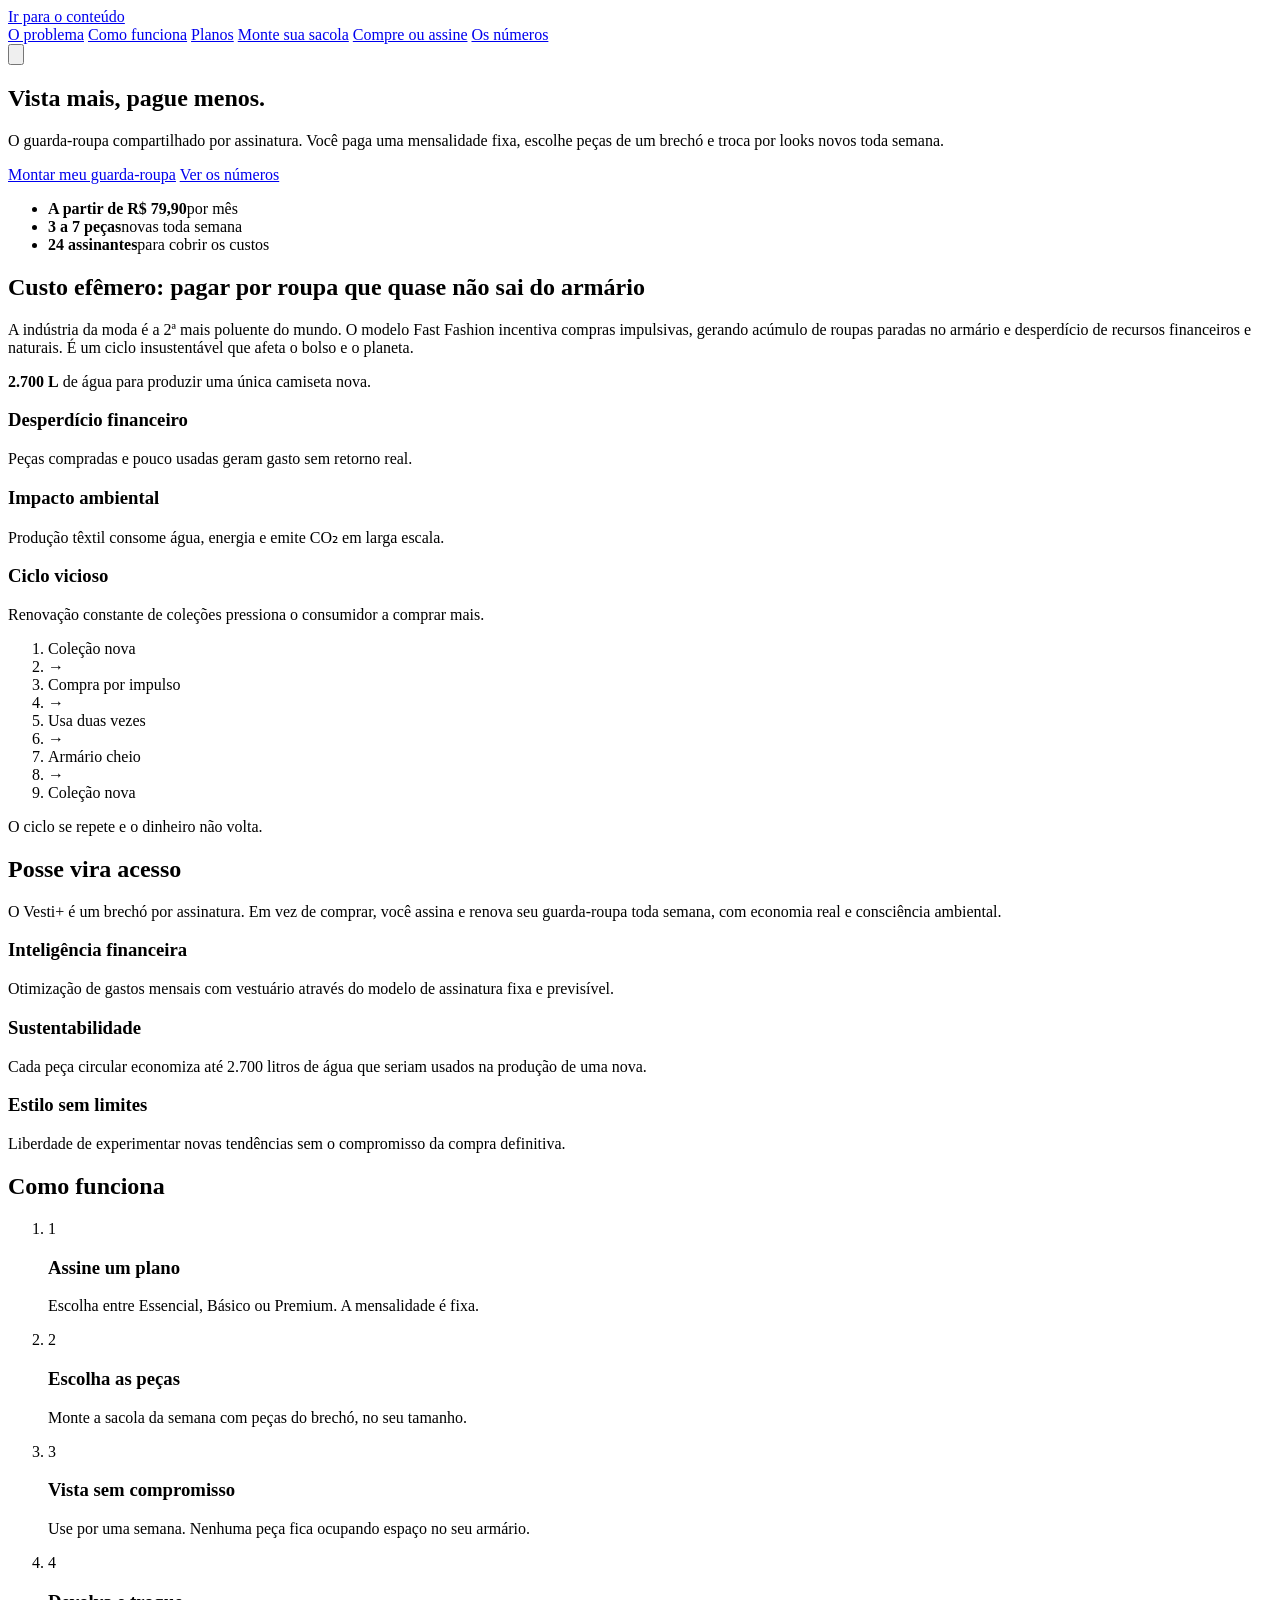
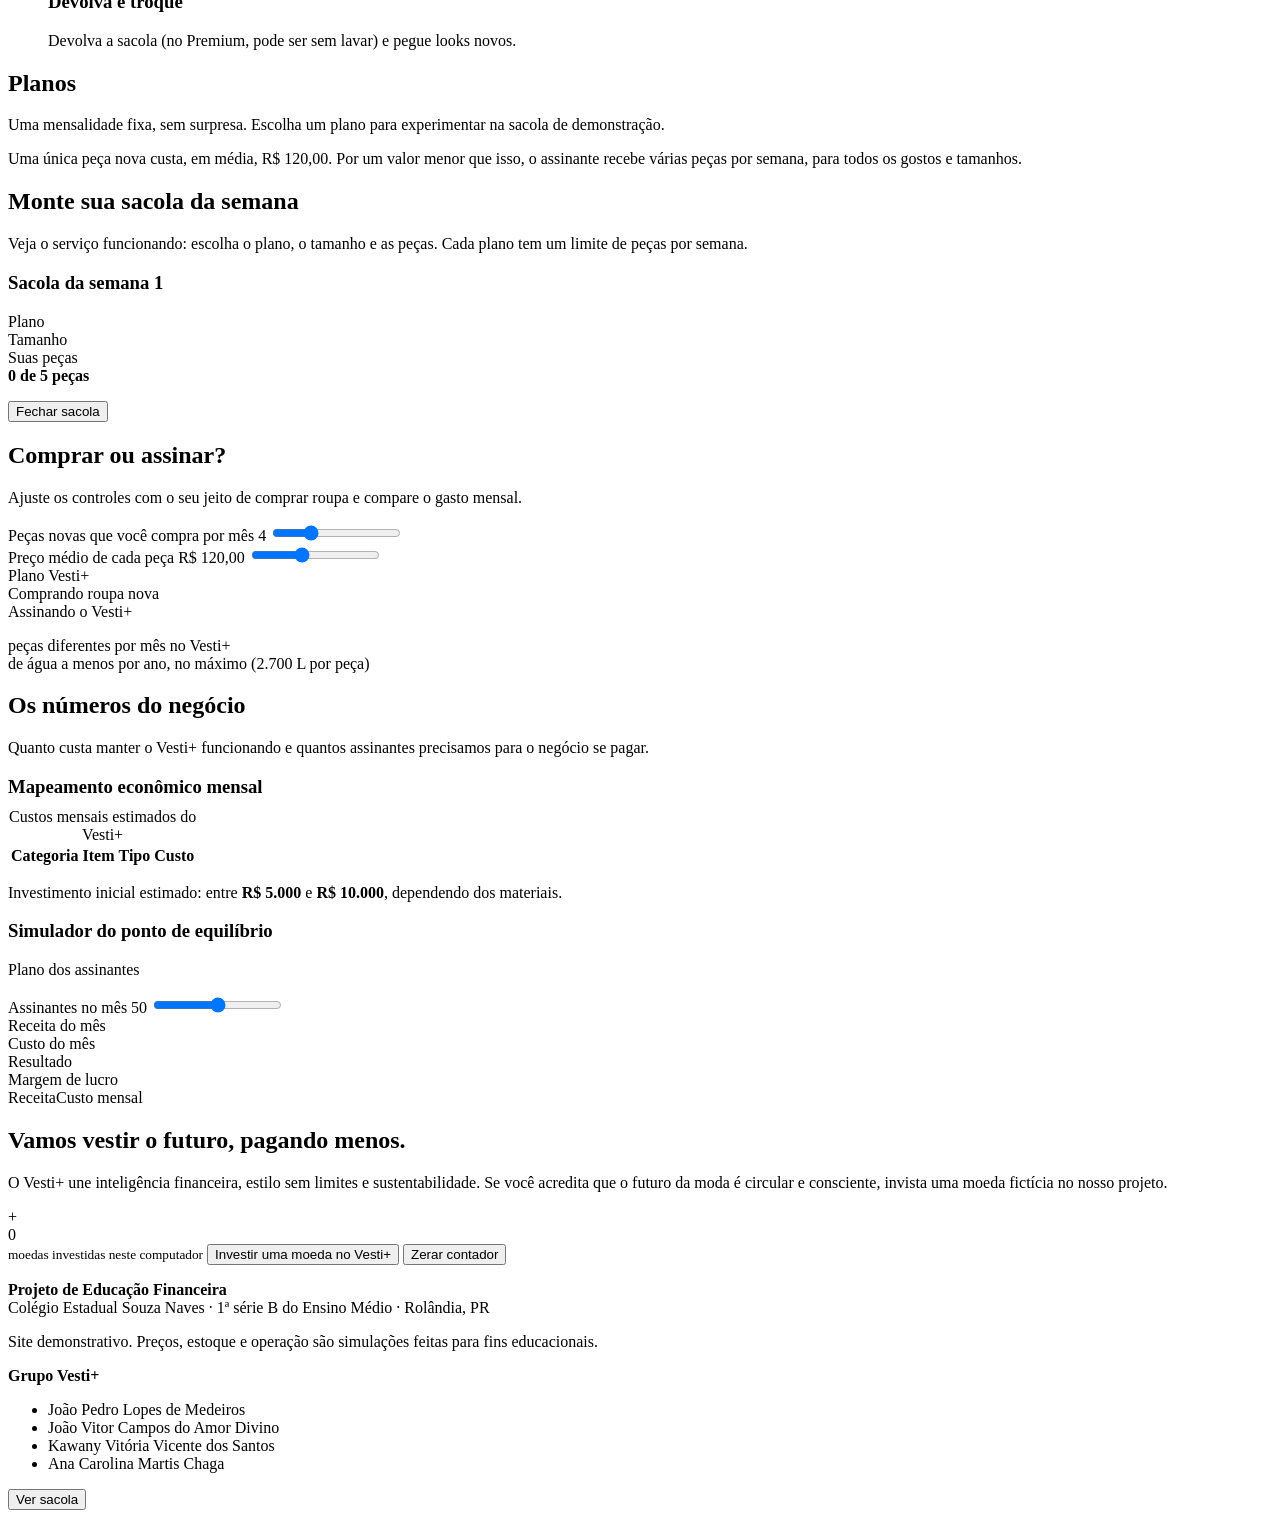
==== index.html @ a3b62ab5 "Add files via upload" ====
<!doctype html>
<html lang="pt-BR">
<head>
<meta charset="utf-8">
<meta name="viewport" content="width=device-width, initial-scale=1, viewport-fit=cover">
<link rel="icon" href="data:image/svg+xml,%3Csvg xmlns=%27http://www.w3.org/2000/svg%27 viewBox=%270 0 100 100%27%3E%3Ctext y=%27.9em%27 font-size=%2790%27%3E%F0%9F%91%97%3C/text%3E%3C/svg%3E">
<title>Vesti+ | Vista mais, pague menos.</title>
<link rel="preconnect" href="https://fonts.googleapis.com">
<link rel="preconnect" href="https://fonts.gstatic.com" crossorigin>
<link href="https://fonts.googleapis.com/css2?family=League+Gothic&family=Schibsted+Grotesk:wght@400;500;700&display=swap" rel="stylesheet">
<link rel="stylesheet" href="css/style.css">
</head>
<body>

<!-- roupas e cabide (sprite) -->
<svg width="0" height="0" style="position:absolute" aria-hidden="true" focusable="false">
  <defs>
    <symbol id="g-tee" viewBox="0 0 64 64"><path fill="currentColor" d="M22 8 L10 13 L3 27 L14 32 L18 27 L18 57 L46 57 L46 27 L50 32 L61 27 L54 13 L42 8 C41 12 37 15 32 15 C27 15 23 12 22 8 Z"/></symbol>
    <symbol id="g-shirt" viewBox="0 0 64 64"><path fill="currentColor" d="M22 8 L9 14 L3 50 L12 52 L17 30 L17 57 L47 57 L47 30 L52 52 L61 50 L55 14 L42 8 L32 18 Z"/><path fill="none" stroke="var(--cut,#000)" stroke-width="1.6" d="M22 8 L32 22 L42 8 M32 22 V57"/></symbol>
    <symbol id="g-crop" viewBox="0 0 64 64"><path fill="currentColor" d="M22 12 L10 17 L3 29 L14 34 L18 29 L18 46 L46 46 L46 29 L50 34 L61 29 L54 17 L42 12 C41 16 37 19 32 19 C27 19 23 16 22 12 Z"/></symbol>
    <symbol id="g-hoodie" viewBox="0 0 64 64"><path fill="currentColor" d="M23 12 L9 18 L3 52 L13 54 L17 34 L17 57 L47 57 L47 34 L51 54 L61 52 L55 18 L41 12 C40 5 24 5 23 12 Z"/><path fill="none" stroke="var(--cut,#000)" stroke-width="1.6" d="M25 12 C26 22 38 22 39 12 M29 22 V31 M35 22 V31 M23 44 H41 L43 54 H21 Z"/></symbol>
    <symbol id="g-jacket" viewBox="0 0 64 64"><path fill="currentColor" d="M22 8 L8 14 L3 52 L13 54 L17 32 L17 57 L47 57 L47 32 L51 54 L61 52 L56 14 L42 8 L38 15 L32 12 L26 15 Z"/><path fill="none" stroke="var(--cut,#000)" stroke-width="1.6" d="M32 12 V57 M21 42 H28 M36 42 H43"/></symbol>
    <symbol id="g-blazer" viewBox="0 0 64 64"><path fill="currentColor" d="M23 8 L9 14 L3 52 L13 54 L17 32 L17 58 L47 58 L47 32 L51 54 L61 52 L55 14 L41 8 L32 34 Z"/><path fill="none" stroke="var(--cut,#000)" stroke-width="1.6" d="M23 8 L30 30 L32 34 L34 30 L41 8 M22 46 H28"/><circle cx="32" cy="46" r="1.6" fill="var(--cut,#000)"/></symbol>
    <symbol id="g-dress" viewBox="0 0 64 64"><path fill="currentColor" d="M23 5 L20 5 L22 24 L13 59 L51 59 L42 24 L44 5 L41 5 C39 12 25 12 23 5 Z"/><path fill="none" stroke="var(--cut,#000)" stroke-width="1.6" d="M22 27 H42"/></symbol>
    <symbol id="g-pants" viewBox="0 0 64 64"><path fill="currentColor" d="M17 5 H47 L51 59 H36 L32 24 L28 59 H13 Z"/><path fill="none" stroke="var(--cut,#000)" stroke-width="1.6" d="M17 11 H47 M32 11 V24"/></symbol>
    <symbol id="g-shorts" viewBox="0 0 64 64"><path fill="currentColor" d="M15 10 H49 L53 46 H36 L32 26 L28 46 H11 Z"/><path fill="none" stroke="var(--cut,#000)" stroke-width="1.6" d="M15 16 H49"/></symbol>
    <symbol id="g-skirt" viewBox="0 0 64 64"><path fill="currentColor" d="M20 10 H44 L55 54 H9 Z"/><path fill="none" stroke="var(--cut,#000)" stroke-width="1.6" d="M20 16 H44 M27 16 L22 54 M37 16 L42 54 M32 16 V54"/></symbol>
    <symbol id="g-hanger" viewBox="0 0 64 28"><path fill="none" stroke="currentColor" stroke-width="2" stroke-linecap="round" stroke-linejoin="round" d="M32 0 V2 C37 2 39 6 36 9 C34 11 32 12 32 16 M32 16 L4 24 Q2 26 5 27 H59 Q62 26 60 24 Z"/></symbol>
  </defs>
</svg>

<a class="skip" href="#main">Ir para o conteúdo</a>

<header class="nav">
  <div class="wrap">
    <a href="#topo" class="brand" role="img" aria-label="Vesti+, início"></a>
    <nav class="nav-links" aria-label="Seções">
      <a href="#problema">O problema</a>
      <a href="#como-funciona">Como funciona</a>
      <a href="#planos">Planos</a>
      <a href="#demo">Monte sua sacola</a>
      <a href="#compare">Compre ou assine</a>
      <a href="#financas">Os números</a>
    </nav>
    <button class="theme" id="theme" type="button" aria-label="Alternar entre tema claro e escuro">
      <svg viewBox="0 0 24 24" fill="none" stroke="currentColor" stroke-width="2" stroke-linecap="round" stroke-linejoin="round" aria-hidden="true"><circle cx="12" cy="12" r="4"/><path d="M12 2v2M12 20v2M4.9 4.9l1.4 1.4M17.7 17.7l1.4 1.4M2 12h2M20 12h2M4.9 19.1l1.4-1.4M17.7 6.3l1.4-1.4"/></svg>
    </button>
  </div>
</header>

<main id="main">

<!-- HERO -->
<section class="band hero" id="topo">
  <div class="wrap">
    <div>
      <div class="hero-logo" role="img" aria-label="Vesti+"></div>
      <h1>Vista mais, pague menos.</h1>
      <p class="lead">O guarda-roupa compartilhado por assinatura. Você paga uma mensalidade fixa, escolhe peças de um brechó e troca por looks novos toda semana.</p>
      <div class="btns">
        <a class="btn" href="#demo">Montar meu guarda-roupa</a>
        <a class="btn ghost" href="#financas">Ver os números</a>
      </div>
      <ul class="facts">
        <li><b>A partir de R$ 79,90</b>por mês</li>
        <li><b>3 a 7 peças</b>novas toda semana</li>
        <li><b>24 assinantes</b>para cobrir os custos</li>
      </ul>
    </div>
    <div class="rails" id="heroRail" aria-hidden="true"></div>
  </div>
</section>

<!-- PROBLEMA -->
<section class="sec" id="problema">
  <div class="wrap">
    <div class="problem">
      <div>
        <h2>Custo efêmero: pagar por roupa que quase não sai do armário</h2>
        <p class="lead">A indústria da moda é a 2ª mais poluente do mundo. O modelo Fast Fashion incentiva compras impulsivas, gerando acúmulo de roupas paradas no armário e desperdício de recursos financeiros e naturais. É um ciclo insustentável que afeta o bolso e o planeta.</p>
        <div class="water">
          <strong class="num">2.700 L</strong>
          <span>de água para produzir uma única camiseta nova.</span>
        </div>
      </div>
      <div class="trio">
        <article class="tag"><h3>Desperdício financeiro</h3><p>Peças compradas e pouco usadas geram gasto sem retorno real.</p></article>
        <article class="tag"><h3>Impacto ambiental</h3><p>Produção têxtil consome água, energia e emite CO₂ em larga escala.</p></article>
        <article class="tag"><h3>Ciclo vicioso</h3><p>Renovação constante de coleções pressiona o consumidor a comprar mais.</p></article>
      </div>
    </div>
    <ol class="cycle" aria-label="O ciclo do fast fashion">
      <li>Coleção nova</li><li class="arr" aria-hidden="true">→</li>
      <li>Compra por impulso</li><li class="arr" aria-hidden="true">→</li>
      <li>Usa duas vezes</li><li class="arr" aria-hidden="true">→</li>
      <li>Armário cheio</li><li class="arr" aria-hidden="true">→</li>
      <li>Coleção nova</li>
    </ol>
    <p class="cycle-note">O ciclo se repete e o dinheiro não volta.</p>
  </div>
</section>

<!-- SOLUCAO -->
<section class="sec" id="solucao">
  <div class="wrap">
    <div class="head">
      <h2>Posse vira acesso</h2>
      <p class="lead">O Vesti+ é um brechó por assinatura. Em vez de comprar, você assina e renova seu guarda-roupa toda semana, com economia real e consciência ambiental.</p>
    </div>
    <div class="pillars">
      <div class="pillar"><h3>Inteligência financeira</h3><p>Otimização de gastos mensais com vestuário através do modelo de assinatura fixa e previsível.</p></div>
      <div class="pillar"><h3>Sustentabilidade</h3><p>Cada peça circular economiza até 2.700 litros de água que seriam usados na produção de uma nova.</p></div>
      <div class="pillar"><h3>Estilo sem limites</h3><p>Liberdade de experimentar novas tendências sem o compromisso da compra definitiva.</p></div>
    </div>
  </div>
</section>

<!-- COMO FUNCIONA -->
<section class="sec" id="como-funciona">
  <div class="wrap">
    <div class="head"><h2>Como funciona</h2></div>
    <ol class="steps">
      <li><div class="n" aria-hidden="true">1</div><h3>Assine um plano</h3><p>Escolha entre Essencial, Básico ou Premium. A mensalidade é fixa.</p></li>
      <li><div class="n" aria-hidden="true">2</div><h3>Escolha as peças</h3><p>Monte a sacola da semana com peças do brechó, no seu tamanho.</p></li>
      <li><div class="n" aria-hidden="true">3</div><h3>Vista sem compromisso</h3><p>Use por uma semana. Nenhuma peça fica ocupando espaço no seu armário.</p></li>
      <li><div class="n" aria-hidden="true">4</div><h3>Devolva e troque</h3><p>Devolva a sacola (no Premium, pode ser sem lavar) e pegue looks novos.</p></li>
    </ol>
  </div>
</section>

<!-- PLANOS -->
<section class="sec" id="planos">
  <div class="wrap">
    <div class="head">
      <h2>Planos</h2>
      <p class="lead">Uma mensalidade fixa, sem surpresa. Escolha um plano para experimentar na sacola de demonstração.</p>
    </div>
    <div class="plans" id="plans"></div>
    <p class="pricing-note">Uma única peça nova custa, em média, R$ 120,00. Por um valor menor que isso, o assinante recebe várias peças por semana, para todos os gostos e tamanhos.</p>
  </div>
</section>

<!-- DEMO -->
<section class="sec" id="demo">
  <div class="wrap">
    <div class="head">
      <h2>Monte sua sacola da semana</h2>
      <p class="lead">Veja o serviço funcionando: escolha o plano, o tamanho e as peças. Cada plano tem um limite de peças por semana.</p>
    </div>

    <div id="viewPick" class="demo-wrap">
      <div>
        <div class="filters" id="filters" role="group" aria-label="Filtrar por categoria"></div>
        <div class="catalog" id="catalog"></div>
      </div>
      <aside class="bag" id="bag" aria-label="Sua sacola">
        <h3>Sacola da semana <span id="weekNo">1</span></h3>
        <span class="lbl" id="lblPlan">Plano</span>
        <div class="pills" id="demoPlan" role="radiogroup" aria-labelledby="lblPlan"></div>
        <span class="lbl" id="lblSize">Tamanho</span>
        <div class="pills" id="demoSize" role="radiogroup" aria-labelledby="lblSize"></div>
        <span class="lbl">Suas peças</span>
        <div class="slots" id="slots"></div>
        <div class="count"><b id="countTxt">0 de 5 peças</b><span id="perTxt"></span></div>
        <p class="msg" id="bagMsg" aria-live="polite"></p>
        <button class="btn" id="confirm" type="button">Fechar sacola</button>
      </aside>
    </div>

    <div id="viewDone" class="done" hidden>
      <article class="tag ticket" id="ticket"></article>
      <div class="cum" id="cum"></div>
    </div>
  </div>
</section>

<!-- COMPRE OU ASSINE -->
<section class="sec" id="compare">
  <div class="wrap">
    <div class="head">
      <h2>Comprar ou assinar?</h2>
      <p class="lead">Ajuste os controles com o seu jeito de comprar roupa e compare o gasto mensal.</p>
    </div>
    <div class="calc">
      <div>
        <div class="field">
          <label for="cmpN">Peças novas que você compra por mês <output id="cmpNo" for="cmpN">4</output></label>
          <input id="cmpN" type="range" min="1" max="12" step="1" value="4">
        </div>
        <div class="field">
          <label for="cmpP">Preço médio de cada peça <output id="cmpPo" for="cmpP">R$ 120,00</output></label>
          <input id="cmpP" type="range" min="40" max="250" step="10" value="120">
        </div>
        <div class="field">
          <span class="lbl" id="lblCmp" style="display:block">Plano Vesti+</span>
          <div class="pills" id="cmpPlan" role="radiogroup" aria-labelledby="lblCmp"></div>
        </div>
      </div>
      <div>
        <div class="bars">
          <div class="bar-row"><div class="top"><span>Comprando roupa nova</span><b id="barBuyV"></b></div><div class="track"><i class="buy" id="barBuy"></i></div></div>
          <div class="bar-row"><div class="top"><span id="barVestiL">Assinando o Vesti+</span><b id="barVestiV"></b></div><div class="track"><i class="vesti" id="barVesti"></i></div></div>
        </div>
        <p class="verdict" id="verdict" aria-live="polite"></p>
        <div class="mini-facts">
          <div><b id="mfPieces"></b>peças diferentes por mês no Vesti+</div>
          <div><b id="mfWater"></b>de água a menos por ano, no máximo (2.700 L por peça)</div>
        </div>
      </div>
    </div>
  </div>
</section>

<!-- FINANCAS -->
<section class="sec" id="financas">
  <div class="wrap">
    <div class="head">
      <h2>Os números do negócio</h2>
      <p class="lead">Quanto custa manter o Vesti+ funcionando e quantos assinantes precisamos para o negócio se pagar.</p>
    </div>
    <div class="fin">
      <div>
        <h3 style="margin-bottom:.6rem">Mapeamento econômico mensal</h3>
        <div class="scroll">
          <table id="costTable">
            <caption class="sr">Custos mensais estimados do Vesti+</caption>
            <thead><tr><th scope="col">Categoria</th><th scope="col">Item</th><th scope="col">Tipo</th><th scope="col" class="r">Custo</th></tr></thead>
            <tbody></tbody>
            <tfoot></tfoot>
          </table>
        </div>
        <div class="split" id="split"></div>
        <p class="invest-note">Investimento inicial estimado: entre <b>R$ 5.000</b> e <b>R$ 10.000</b>, dependendo dos materiais.</p>
      </div>

      <div class="sim-card">
        <h3>Simulador do ponto de equilíbrio</h3>
        <span class="lbl" id="lblSim" style="margin-top:0">Plano dos assinantes</span>
        <div class="pills" id="simPlan" role="radiogroup" aria-labelledby="lblSim"></div>
        <div class="field" style="margin:1rem 0 0">
          <label for="simN">Assinantes no mês <output id="simNo" for="simN">50</output></label>
          <input id="simN" type="range" min="0" max="100" step="1" value="50">
        </div>
        <div class="stats">
          <div class="stat"><span>Receita do mês</span><b id="stRev"></b></div>
          <div class="stat"><span>Custo do mês</span><b id="stCost"></b></div>
          <div class="stat"><span>Resultado</span><b id="stRes"></b></div>
          <div class="stat"><span>Margem de lucro</span><b id="stMar"></b></div>
        </div>
        <div id="chartBox"></div>
        <div class="legend"><span>Receita</span><span class="c">Custo mensal</span></div>
        <p class="status" id="simStatus" aria-live="polite"></p>
        <p class="formula" id="formula"></p>
        <p class="payback" id="payback"></p>
      </div>
    </div>
  </div>
</section>

</main>

<!-- FECHAMENTO -->
<section class="band close" id="invista">
  <div class="wrap">
    <div>
      <h2>Vamos vestir o futuro, pagando menos.</h2>
      <p>O Vesti+ une inteligência financeira, estilo sem limites e sustentabilidade. Se você acredita que o futuro da moda é circular e consciente, invista uma moeda fictícia no nosso projeto.</p>
    </div>
    <div class="coin-box">
      <div class="coin" id="coin" aria-hidden="true">+</div>
      <div class="coin-count num" id="coinCount" aria-live="polite">0</div>
      <small>moedas investidas neste computador</small>
      <button class="btn" id="invest" type="button">Investir uma moeda no Vesti+</button>
      <button class="linkbtn" id="coinReset" type="button">Zerar contador</button>
    </div>
  </div>
</section>

<footer class="band">
  <div class="wrap">
    <div>
      <p><b>Projeto de Educação Financeira</b><br>Colégio Estadual Souza Naves · 1ª série B do Ensino Médio · Rolândia, PR</p>
      <p style="margin-top:.8rem">Site demonstrativo. Preços, estoque e operação são simulações feitas para fins educacionais.</p>
    </div>
    <div>
      <b>Grupo Vesti+</b>
      <ul>
        <li>João Pedro Lopes de Medeiros</li>
        <li>João Vitor Campos do Amor Divino</li>
        <li>Kawany Vitória Vicente dos Santos</li>
        <li>Ana Carolina Martis Chaga</li>
      </ul>
    </div>
  </div>
</footer>

<div class="chip-wrap" id="chipWrap"><button class="btn" id="bagChip" type="button">Ver sacola</button></div>

<script src="js/script.js" defer></script>
</body>
</html>
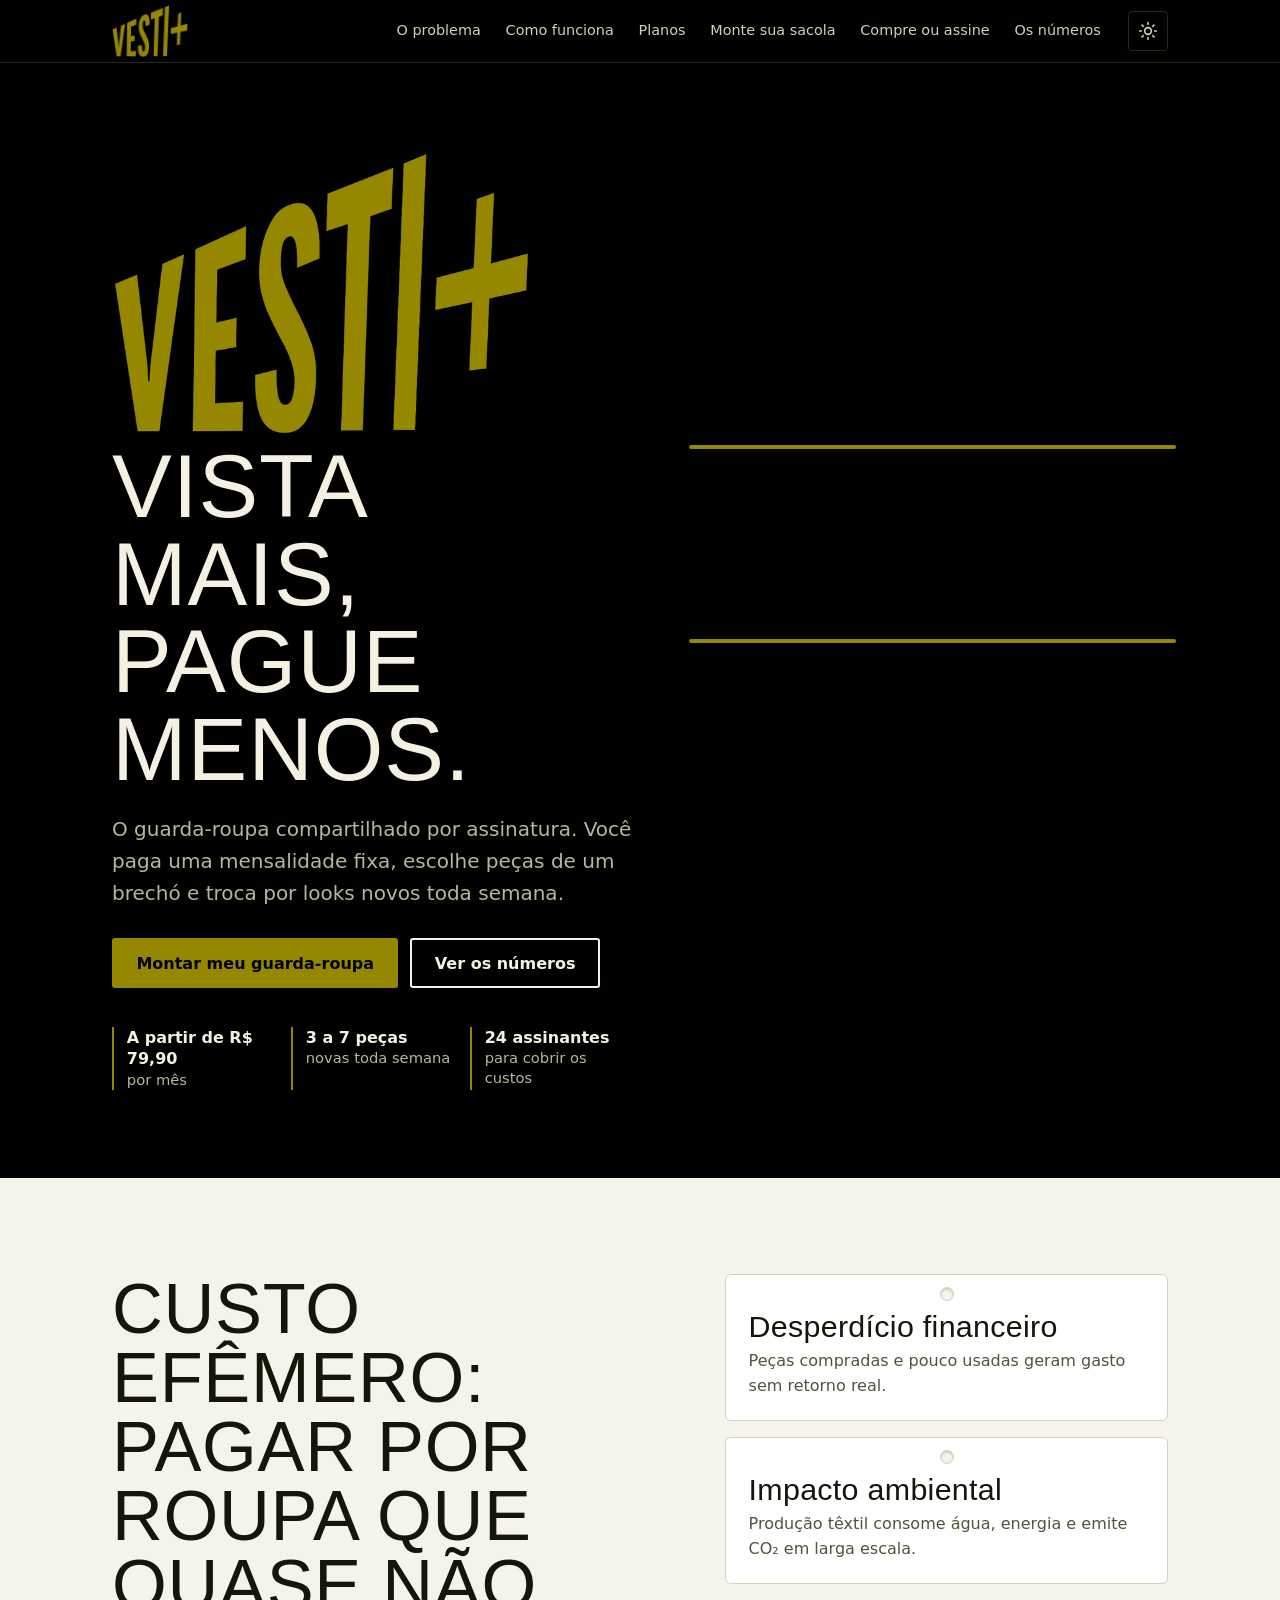
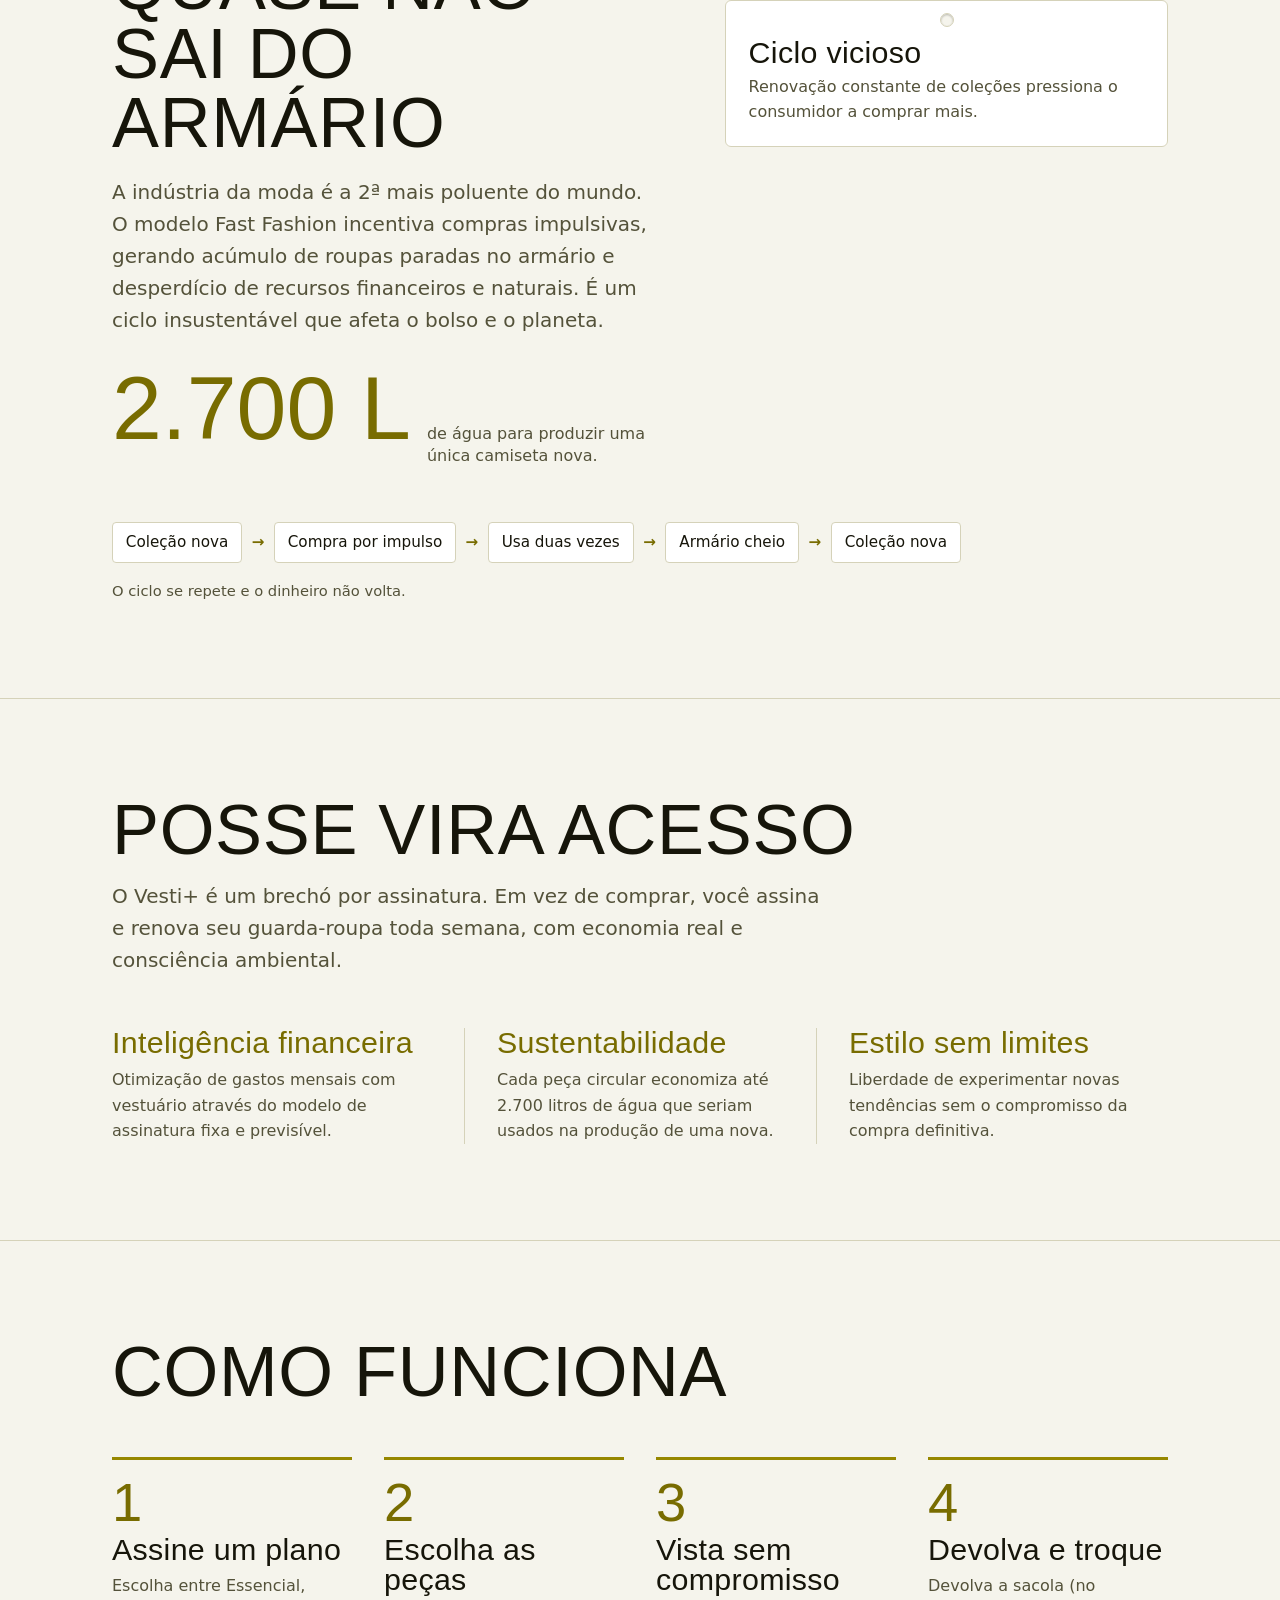
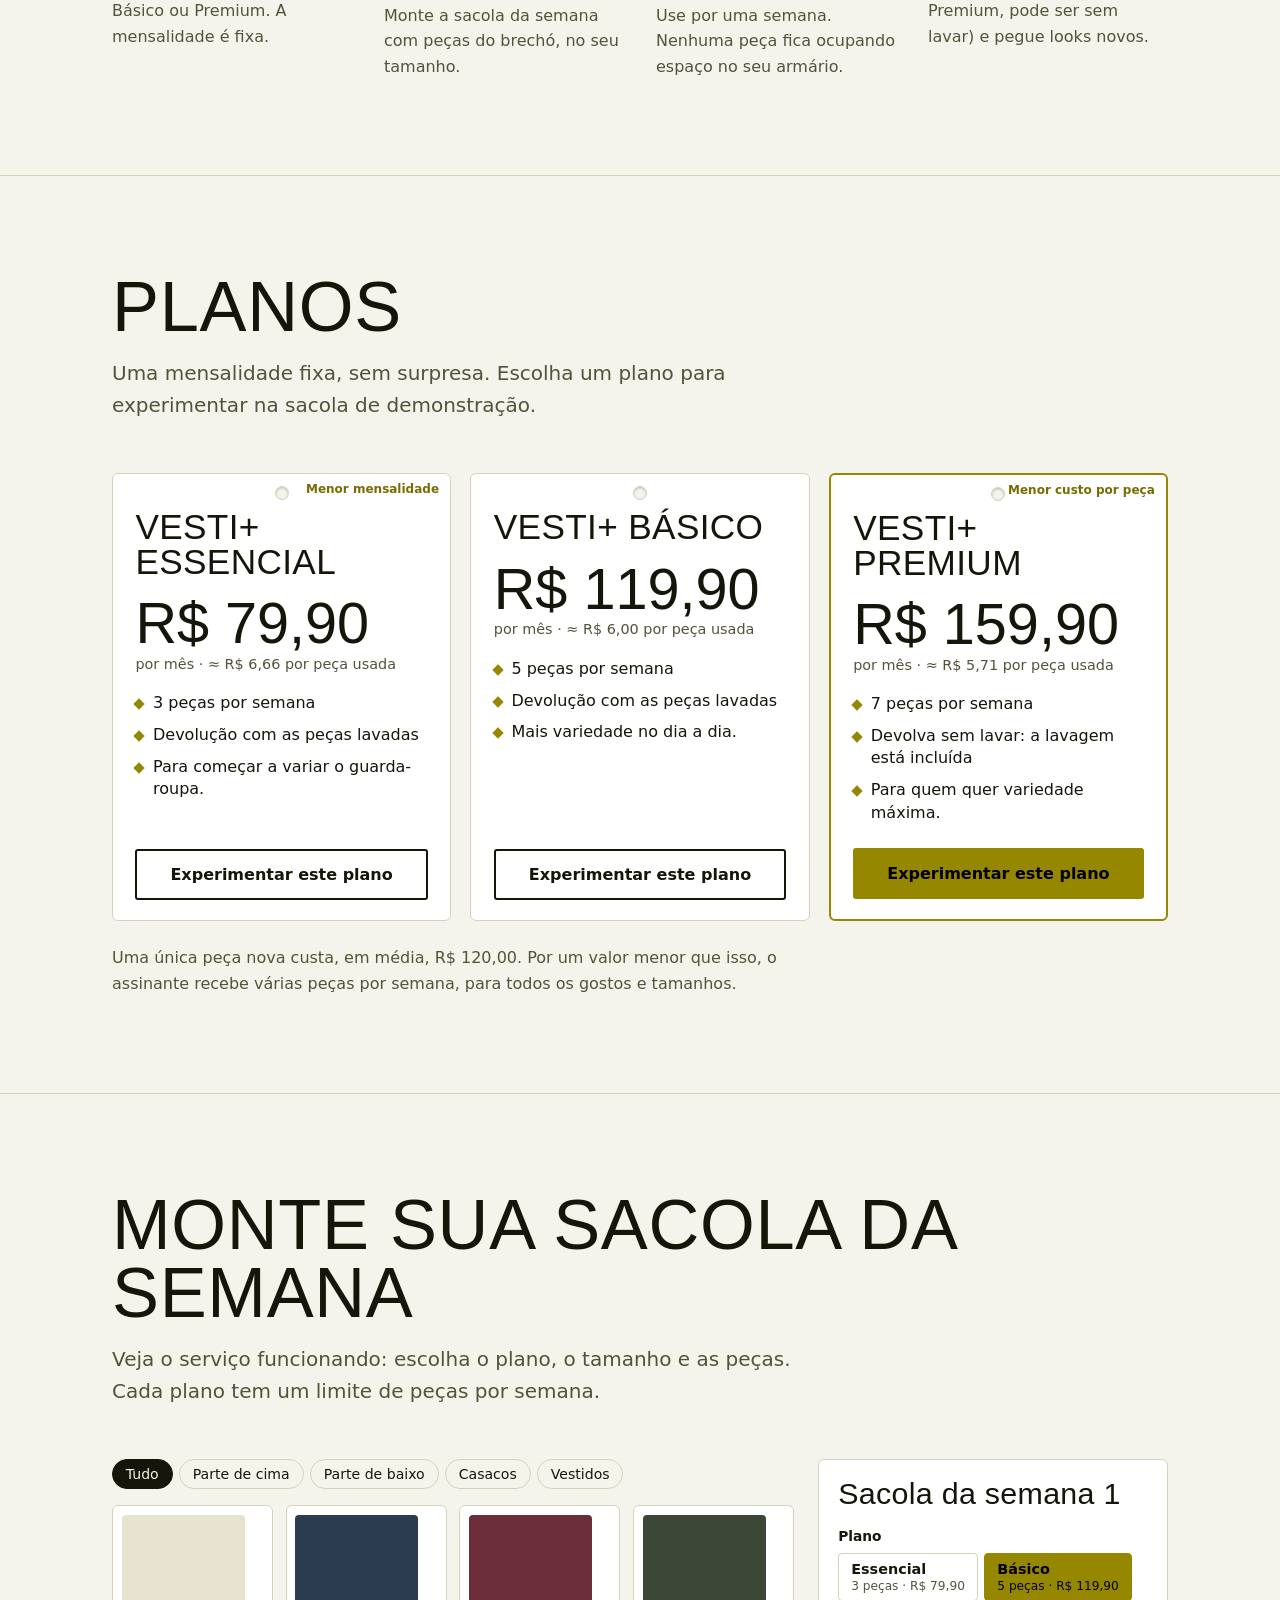
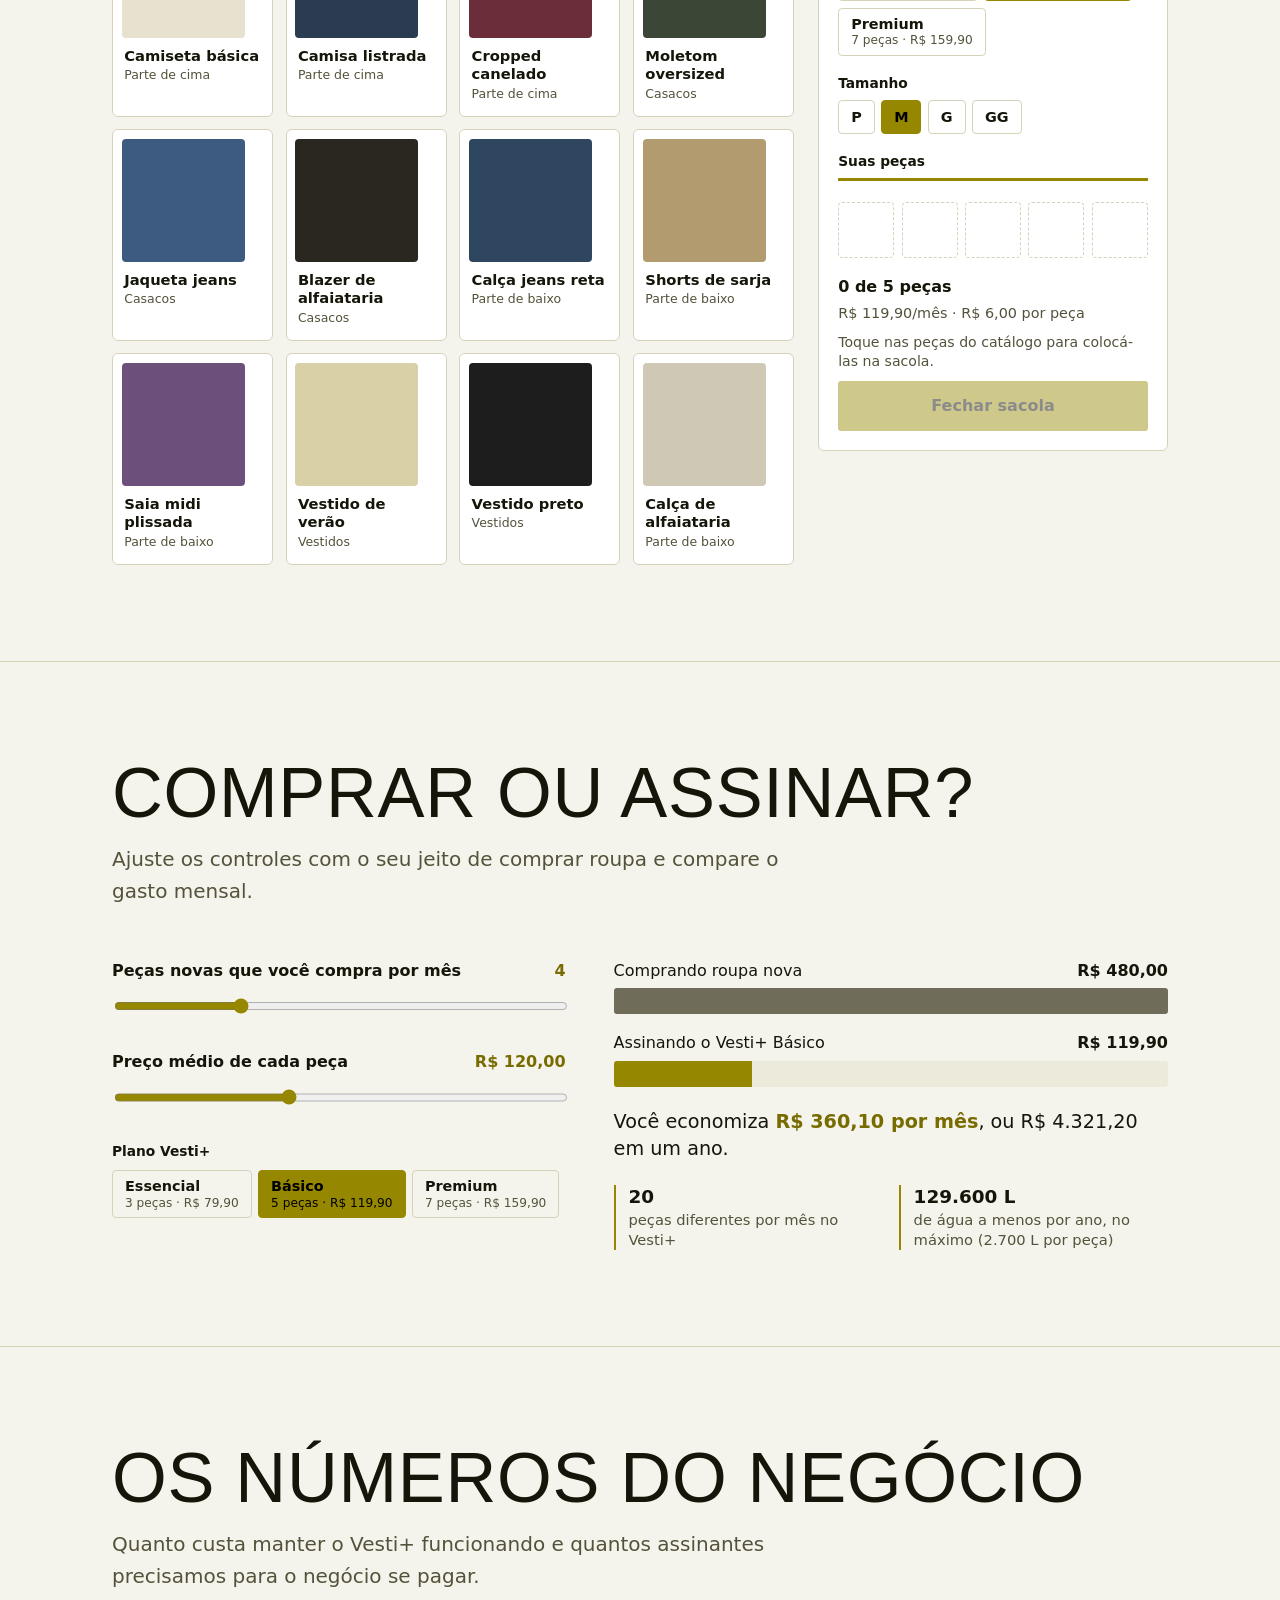
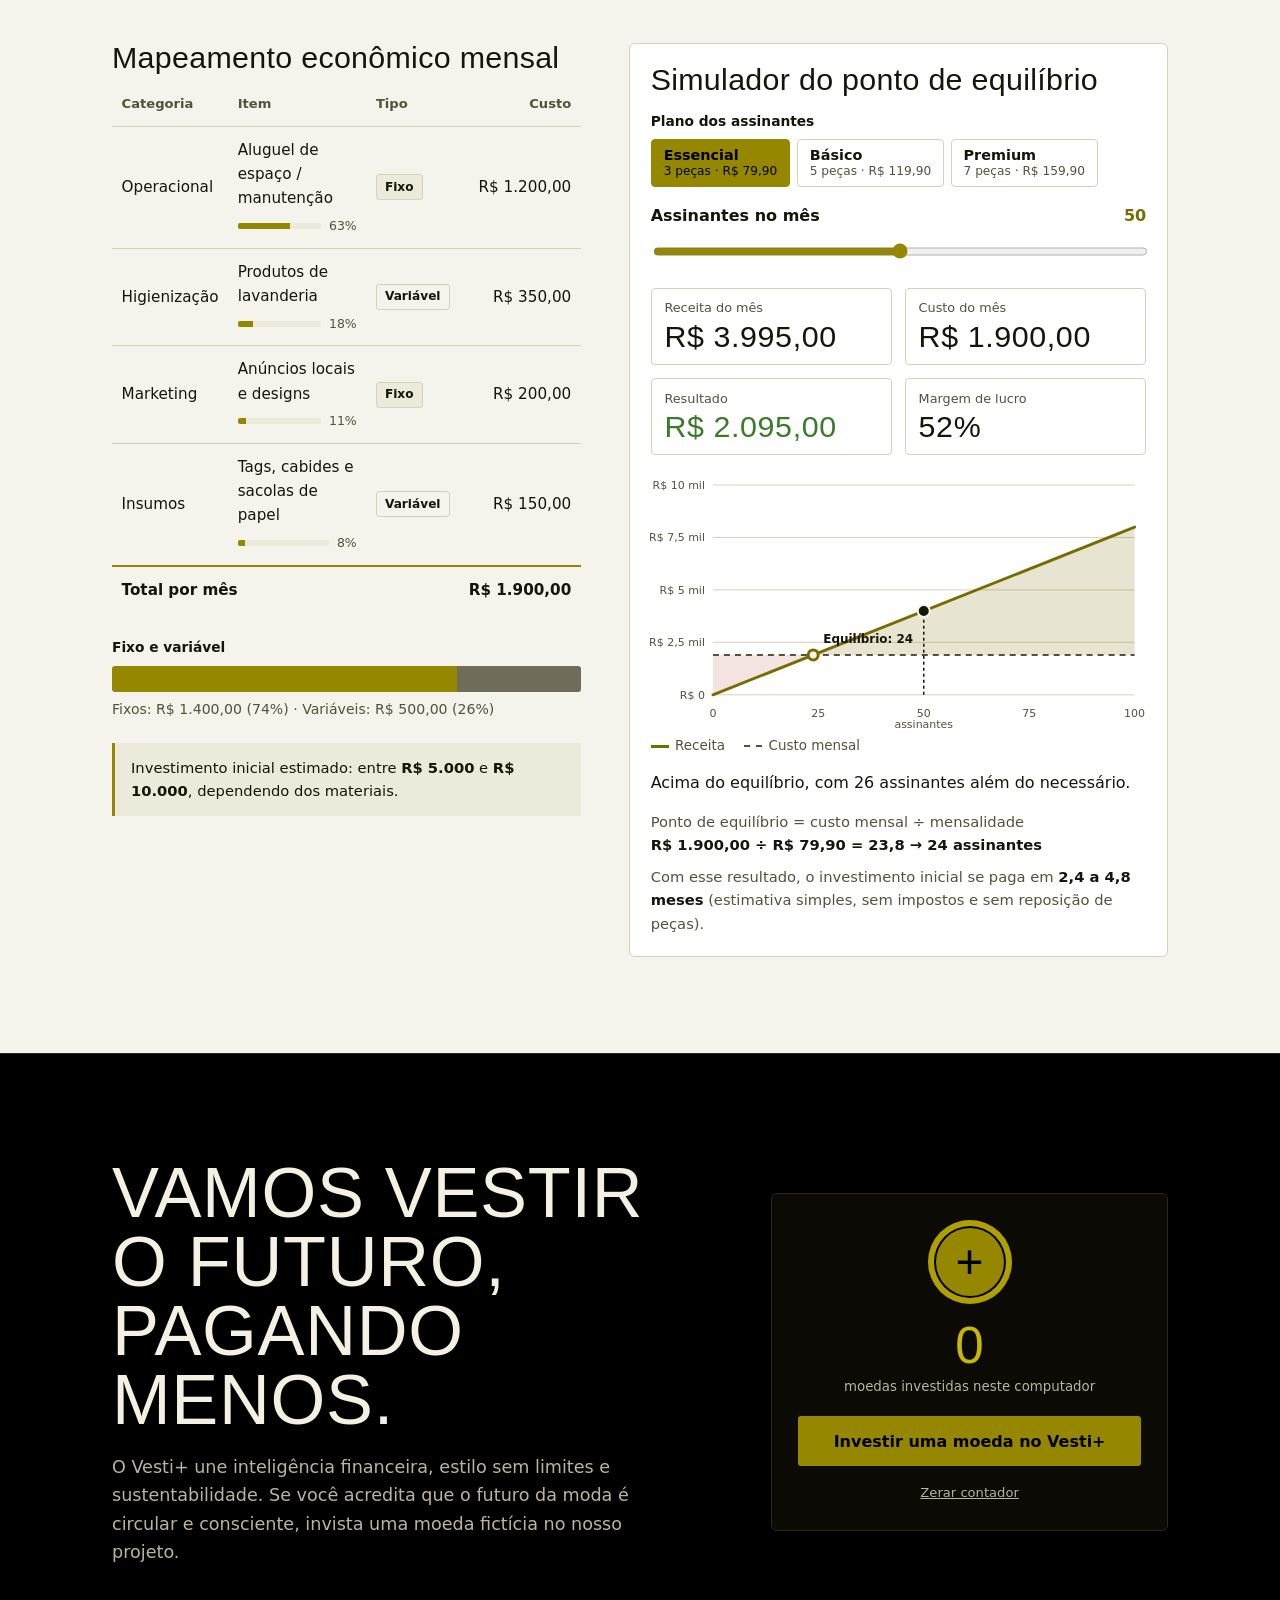
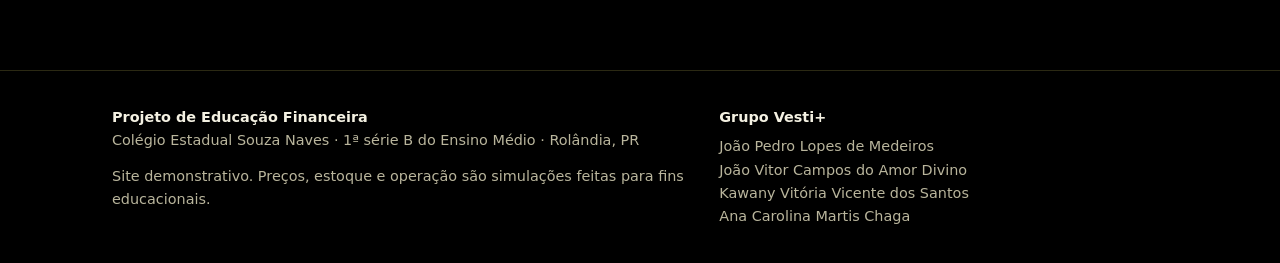
==== commit df1a92d4: "Update index.html" ====
--- a/index.html
+++ b/index.html
@@ -13,21 +13,7 @@
 <body>
 
 <!-- roupas e cabide (sprite) -->
-<svg width="0" height="0" style="position:absolute" aria-hidden="true" focusable="false">
-  <defs>
-    <symbol id="g-tee" viewBox="0 0 64 64"><path fill="currentColor" d="M22 8 L10 13 L3 27 L14 32 L18 27 L18 57 L46 57 L46 27 L50 32 L61 27 L54 13 L42 8 C41 12 37 15 32 15 C27 15 23 12 22 8 Z"/></symbol>
-    <symbol id="g-shirt" viewBox="0 0 64 64"><path fill="currentColor" d="M22 8 L9 14 L3 50 L12 52 L17 30 L17 57 L47 57 L47 30 L52 52 L61 50 L55 14 L42 8 L32 18 Z"/><path fill="none" stroke="var(--cut,#000)" stroke-width="1.6" d="M22 8 L32 22 L42 8 M32 22 V57"/></symbol>
-    <symbol id="g-crop" viewBox="0 0 64 64"><path fill="currentColor" d="M22 12 L10 17 L3 29 L14 34 L18 29 L18 46 L46 46 L46 29 L50 34 L61 29 L54 17 L42 12 C41 16 37 19 32 19 C27 19 23 16 22 12 Z"/></symbol>
-    <symbol id="g-hoodie" viewBox="0 0 64 64"><path fill="currentColor" d="M23 12 L9 18 L3 52 L13 54 L17 34 L17 57 L47 57 L47 34 L51 54 L61 52 L55 18 L41 12 C40 5 24 5 23 12 Z"/><path fill="none" stroke="var(--cut,#000)" stroke-width="1.6" d="M25 12 C26 22 38 22 39 12 M29 22 V31 M35 22 V31 M23 44 H41 L43 54 H21 Z"/></symbol>
-    <symbol id="g-jacket" viewBox="0 0 64 64"><path fill="currentColor" d="M22 8 L8 14 L3 52 L13 54 L17 32 L17 57 L47 57 L47 32 L51 54 L61 52 L56 14 L42 8 L38 15 L32 12 L26 15 Z"/><path fill="none" stroke="var(--cut,#000)" stroke-width="1.6" d="M32 12 V57 M21 42 H28 M36 42 H43"/></symbol>
-    <symbol id="g-blazer" viewBox="0 0 64 64"><path fill="currentColor" d="M23 8 L9 14 L3 52 L13 54 L17 32 L17 58 L47 58 L47 32 L51 54 L61 52 L55 14 L41 8 L32 34 Z"/><path fill="none" stroke="var(--cut,#000)" stroke-width="1.6" d="M23 8 L30 30 L32 34 L34 30 L41 8 M22 46 H28"/><circle cx="32" cy="46" r="1.6" fill="var(--cut,#000)"/></symbol>
-    <symbol id="g-dress" viewBox="0 0 64 64"><path fill="currentColor" d="M23 5 L20 5 L22 24 L13 59 L51 59 L42 24 L44 5 L41 5 C39 12 25 12 23 5 Z"/><path fill="none" stroke="var(--cut,#000)" stroke-width="1.6" d="M22 27 H42"/></symbol>
-    <symbol id="g-pants" viewBox="0 0 64 64"><path fill="currentColor" d="M17 5 H47 L51 59 H36 L32 24 L28 59 H13 Z"/><path fill="none" stroke="var(--cut,#000)" stroke-width="1.6" d="M17 11 H47 M32 11 V24"/></symbol>
-    <symbol id="g-shorts" viewBox="0 0 64 64"><path fill="currentColor" d="M15 10 H49 L53 46 H36 L32 26 L28 46 H11 Z"/><path fill="none" stroke="var(--cut,#000)" stroke-width="1.6" d="M15 16 H49"/></symbol>
-    <symbol id="g-skirt" viewBox="0 0 64 64"><path fill="currentColor" d="M20 10 H44 L55 54 H9 Z"/><path fill="none" stroke="var(--cut,#000)" stroke-width="1.6" d="M20 16 H44 M27 16 L22 54 M37 16 L42 54 M32 16 V54"/></symbol>
-    <symbol id="g-hanger" viewBox="0 0 64 28"><path fill="none" stroke="currentColor" stroke-width="2" stroke-linecap="round" stroke-linejoin="round" d="M32 0 V2 C37 2 39 6 36 9 C34 11 32 12 32 16 M32 16 L4 24 Q2 26 5 27 H59 Q62 26 60 24 Z"/></symbol>
-  </defs>
-</svg>
+
 
 <a class="skip" href="#main">Ir para o conteúdo</a>
 
--- a/css/style.css
+++ b/css/style.css
@@ -0,0 +1,328 @@
+:root{
+  --font-display:"League Gothic","Oswald","Arial Narrow",Impact,sans-serif;
+  --font-body:"Schibsted Grotesk",system-ui,-apple-system,"Segoe UI",Roboto,Arial,sans-serif;
+
+  --brand:#968700;
+  --brand-hi:#b09f00;
+
+  /* tema claro */
+  color-scheme:light;
+  --bg:#f5f4ec;
+  --surface:#ffffff;
+  --surface-2:#eceadb;
+  --ink:#16150a;
+  --ink-soft:#54523a;
+  --line:#d5d2b9;
+  --accent:#786c00;
+  --good:#3c7a2b;
+  --bad:#b2402d;
+  --focus:#16150a;
+
+  /* faixas de marca: sempre pretas */
+  --band:#000;
+  --band-ink:#f4f1e2;
+  --band-soft:#b9b59c;
+  --band-line:#2b2913;
+  --band-accent:#c9b800;
+
+  box-sizing:border-box;
+  padding-top:env(safe-area-inset-top,0px);
+  padding-bottom:env(safe-area-inset-bottom,0px);
+}
+@media (prefers-color-scheme: dark){
+  :root:not([data-theme="light"]){
+    color-scheme:dark;
+    --bg:#000;
+    --surface:#110f06;
+    --surface-2:#1b1a0d;
+    --ink:#f4f1e2;
+    --ink-soft:#b9b59c;
+    --line:#2f2d16;
+    --accent:#c9b800;
+    --good:#94d075;
+    --bad:#f29580;
+    --focus:#e2d000;
+  }
+}
+:root[data-theme="dark"]{
+  color-scheme:dark;
+  --bg:#000;
+  --surface:#110f06;
+  --surface-2:#1b1a0d;
+  --ink:#f4f1e2;
+  --ink-soft:#b9b59c;
+  --line:#2f2d16;
+  --accent:#c9b800;
+  --good:#94d075;
+  --bad:#f29580;
+  --focus:#e2d000;
+}
+
+*,*::before,*::after{box-sizing:inherit}
+[hidden]{display:none!important}
+html{scroll-padding-top:calc(env(safe-area-inset-top,0px) + 76px);-webkit-text-size-adjust:100%}
+@media (prefers-reduced-motion:no-preference){html{scroll-behavior:smooth}}
+body{margin:0;background:var(--bg);color:var(--ink);font:400 1rem/1.6 var(--font-body);min-height:100%}
+h1,h2,h3{font-family:var(--font-display);font-weight:400;line-height:.98;margin:0;letter-spacing:.01em}
+h2{font-size:clamp(2.5rem,6.5vw,4.4rem);text-transform:uppercase}
+h3{font-size:1.9rem}
+p{margin:0}
+a{color:inherit}
+:focus-visible{outline:3px solid var(--focus);outline-offset:3px;border-radius:3px}
+.band :focus-visible,.nav :focus-visible{outline-color:var(--band-accent)}
+.wrap{max-width:1120px;margin-inline:auto;padding-inline:clamp(1rem,4vw,2rem)}
+.sec{padding-block:clamp(3.5rem,8vw,6rem)}
+.sec + .sec{border-top:1px solid var(--line)}
+.lead{font-size:clamp(1.05rem,2vw,1.25rem);max-width:56ch;color:var(--ink-soft)}
+.sr{position:absolute;width:1px;height:1px;overflow:hidden;clip:rect(0 0 0 0);white-space:nowrap}
+.skip{position:absolute;left:-999px;top:0;background:var(--brand);color:#000;padding:.6rem 1rem;z-index:100}
+.skip:focus{left:.5rem}
+.num{font-variant-numeric:tabular-nums}
+.head{display:grid;gap:1rem;margin-bottom:clamp(2rem,5vw,3.2rem)}
+
+/* botoes */
+.btn{display:inline-flex;align-items:center;justify-content:center;gap:.5rem;padding:.85rem 1.4rem;border:2px solid transparent;border-radius:3px;font:700 1rem/1.2 var(--font-body);cursor:pointer;text-decoration:none;background:var(--brand);color:#000;transition:background .15s}
+.btn:hover{background:var(--brand-hi)}
+.btn.ghost{background:transparent;color:inherit;border-color:currentColor}
+.btn.ghost:hover{background:color-mix(in srgb,currentColor 12%,transparent)}
+.btn[disabled]{opacity:.45;cursor:not-allowed}
+.btns{display:flex;flex-wrap:wrap;gap:.75rem}
+
+/* navegacao */
+.nav{position:sticky;top:env(safe-area-inset-top,0px);z-index:50;background:#000;color:var(--band-ink);border-bottom:1px solid var(--band-line)}
+.nav .wrap{display:flex;align-items:center;gap:1rem;min-height:62px}
+.brand{display:block;width:76px;height:52px;background:url("../assets/logo.png") center/contain no-repeat;flex:none}
+.nav-links{display:flex;gap:.15rem;margin-left:auto;overflow-x:auto;scrollbar-width:none;min-width:0}
+.nav-links::-webkit-scrollbar{display:none}
+.nav-links a{padding:.5rem .7rem;color:#d3cfb6;text-decoration:none;font-size:.9rem;white-space:nowrap;border-radius:4px}
+.nav-links a:hover{color:#fff;background:#1a190c}
+.theme{flex:none;width:40px;height:40px;display:grid;place-items:center;background:transparent;color:#d3cfb6;border:1px solid var(--band-line);border-radius:4px;cursor:pointer}
+.theme:hover{color:#fff;border-color:#5a5525}
+.theme svg{width:20px;height:20px}
+
+/* hero */
+.band{background:var(--band);color:var(--band-ink)}
+.hero .wrap{display:grid;grid-template-columns:1.05fr .95fr;gap:clamp(1.5rem,5vw,4rem);align-items:center;padding-block:clamp(2.5rem,7vw,5.5rem)}
+.hero-logo{width:min(420px,86%);aspect-ratio:640/435;background:url("../assets/logo.png") left center/contain no-repeat;margin-left:0}
+.hero h1{font-size:clamp(3rem,7.2vw,5.6rem);text-transform:uppercase;margin-top:.4rem}
+.hero .lead{color:var(--band-soft);margin-top:1.2rem}
+.hero .btns{margin-top:1.8rem}
+.facts{list-style:none;margin:2.4rem 0 0;padding:0;display:grid;grid-template-columns:repeat(3,1fr);gap:1rem}
+.facts li{border-left:2px solid var(--brand);padding-left:.8rem;font-size:.92rem;color:var(--band-soft);line-height:1.35}
+.facts b{display:block;color:var(--band-ink);font-weight:700;font-size:1rem}
+.rails{display:grid;gap:clamp(1.6rem,4vw,2.6rem)}
+.rail{position:relative;display:flex;justify-content:space-evenly;align-items:flex-start}
+.rail::before{content:"";position:absolute;left:-.5rem;right:-.5rem;top:-2px;height:4px;background:var(--brand);border-radius:2px}
+.rail-item{width:27%;transform-origin:50% 0;animation:swing 2s cubic-bezier(.2,.7,.3,1) both;animation-delay:calc(var(--i)*.15s + .25s)}
+.rail-item .hk{display:block;width:100%;height:auto;color:#77745c}
+.rail-item .gm{display:block;width:100%;height:auto;margin-top:-24%;--cut:#000}
+@keyframes swing{0%{transform:rotate(15deg)}28%{transform:rotate(-9deg)}52%{transform:rotate(5deg)}74%{transform:rotate(-2deg)}100%{transform:rotate(0)}}
+@media (prefers-reduced-motion:reduce){.rail-item{animation:none}}
+
+/* problema */
+.problem{display:grid;grid-template-columns:1.1fr .9fr;gap:clamp(2rem,6vw,4.5rem);align-items:start}
+.problem .lead{margin-top:1.2rem}
+.water{margin-top:2rem;display:flex;align-items:baseline;gap:1rem;flex-wrap:wrap}
+.water strong{font:400 clamp(3.4rem,9vw,5.6rem)/.9 var(--font-display);color:var(--accent)}
+.water span{max-width:22ch;color:var(--ink-soft);line-height:1.35}
+.trio{display:grid;gap:1rem}
+.tag{position:relative;background:var(--surface);border:1px solid var(--line);border-radius:6px;padding:2.3rem 1.4rem 1.3rem}
+.tag::before{content:"";position:absolute;top:.75rem;left:50%;width:14px;height:14px;margin-left:-7px;border-radius:50%;background:var(--bg);border:1px solid var(--line);box-shadow:inset 0 1px 2px rgba(0,0,0,.25)}
+.tag h3{margin-bottom:.4rem}
+.tag p{color:var(--ink-soft)}
+.cycle{margin-top:clamp(2.5rem,5vw,3.5rem);display:flex;flex-wrap:wrap;align-items:center;gap:.5rem .6rem;list-style:none;padding:0}
+.cycle li{padding:.45rem .8rem;border:1px solid var(--line);border-radius:4px;background:var(--surface);font-weight:500;font-size:.95rem}
+.cycle li:not(:last-child)::after{content:"";}
+.cycle .arr{color:var(--accent);font-weight:700;padding:0;border:0;background:none}
+.cycle .arr::after{content:none}
+.cycle-note{margin-top:.7rem;color:var(--ink-soft);font-size:.92rem}
+
+/* solucao */
+.pillars{display:grid;grid-template-columns:repeat(3,1fr);gap:0;margin-top:1rem}
+.pillar{padding:0 clamp(1rem,3vw,2rem)}
+.pillar:first-child{padding-left:0}
+.pillar + .pillar{border-left:1px solid var(--line)}
+.pillar h3{color:var(--accent);margin-bottom:.6rem}
+.pillar p{color:var(--ink-soft)}
+
+/* como funciona */
+.steps{list-style:none;margin:0;padding:0;display:grid;grid-template-columns:repeat(4,1fr);gap:clamp(1rem,3vw,2rem)}
+.steps li{border-top:3px solid var(--brand);padding-top:1rem}
+.steps .n{font:400 3.4rem/1 var(--font-display);color:var(--accent)}
+.steps h3{margin:.3rem 0 .5rem}
+.steps p{color:var(--ink-soft)}
+
+/* planos */
+.plans{display:grid;grid-template-columns:repeat(3,1fr);gap:1.2rem;align-items:stretch}
+.plan{display:flex;flex-direction:column}
+.plan.feat{border:2px solid var(--brand)}
+.plan .badge{position:absolute;top:.6rem;right:.7rem;font:700 .75rem/1 var(--font-body);color:var(--accent)}
+.plan h3{font-size:2.2rem;text-transform:uppercase}
+.plan .price{font:400 3.6rem/1 var(--font-display);margin:.6rem 0 0;white-space:nowrap}
+.plan .per{color:var(--ink-soft);font-size:.9rem;margin-bottom:1rem}
+.plan ul{list-style:none;margin:0 0 1.5rem;padding:0;display:grid;gap:.6rem;flex:1;align-content:start}
+.plan li{display:flex;gap:.6rem;align-items:flex-start;line-height:1.4}
+.plan li::before{content:"";flex:none;width:.5rem;height:.5rem;margin-top:.5rem;background:var(--brand);transform:rotate(45deg)}
+.pricing-note{margin-top:1.5rem;color:var(--ink-soft);max-width:70ch}
+
+/* demo */
+.demo-wrap{display:grid;grid-template-columns:minmax(0,1fr) 350px;gap:1.5rem;align-items:start}
+.filters{display:flex;flex-wrap:wrap;gap:.4rem;margin-bottom:1rem}
+.chip{border:1.5px solid var(--line);background:transparent;color:var(--ink);padding:.4rem .8rem;border-radius:999px;font:500 .88rem var(--font-body);cursor:pointer}
+.chip[aria-pressed="true"]{background:var(--ink);color:var(--bg);border-color:var(--ink)}
+.catalog{display:grid;grid-template-columns:repeat(auto-fill,minmax(148px,1fr));gap:.8rem}
+.piece{position:relative;display:flex;flex-direction:column;gap:.55rem;padding:.55rem;background:var(--surface);border:1.5px solid var(--line);border-radius:6px;cursor:pointer;text-align:left;font:inherit;color:inherit}
+.piece .tile{aspect-ratio:1;border-radius:4px;display:grid;place-items:center;background:var(--bg-t)}
+.piece .tile svg{width:64%;height:64%;color:var(--fg-t);--cut:var(--bg-t)}
+.piece b{display:block;font-size:.92rem;line-height:1.25;padding-inline:.15rem}
+.piece small{display:block;color:var(--ink-soft);font-size:.78rem;padding:0 .15rem .2rem}
+.piece:hover{border-color:var(--accent)}
+.piece[aria-pressed="true"]{border-color:var(--brand);box-shadow:0 0 0 2px var(--brand)}
+.piece[aria-pressed="true"]::after{content:"Na sacola";position:absolute;top:1rem;left:1rem;background:var(--brand);color:#000;font:700 .72rem/1 var(--font-body);padding:.3rem .45rem;border-radius:3px}
+.piece[aria-disabled="true"]{opacity:.42;cursor:not-allowed}
+.bag{position:sticky;top:calc(env(safe-area-inset-top,0px) + 76px);background:var(--surface);border:1px solid var(--line);border-radius:6px;padding:1.2rem}
+.bag h3{margin-bottom:.9rem}
+.lbl{display:block;font-weight:700;font-size:.86rem;margin:1rem 0 .4rem}
+.pills{display:flex;flex-wrap:wrap;gap:.4rem}
+.pill{appearance:none;border:1.5px solid var(--line);background:transparent;color:var(--ink);padding:.45rem .75rem;border-radius:4px;font:700 .9rem/1.2 var(--font-body);cursor:pointer;text-align:left}
+.pill small{display:block;font-weight:400;font-size:.76rem;color:var(--ink-soft)}
+.pill:hover{border-color:var(--accent)}
+.pill[aria-checked="true"]{background:var(--brand);border-color:var(--brand);color:#000}
+.pill[aria-checked="true"] small{color:#000}
+.slots{display:grid;grid-template-columns:repeat(var(--cols,4),1fr);gap:.45rem;margin-top:.2rem;padding-top:.7rem;border-top:3px solid var(--brand)}
+.slot{position:relative;display:flex;flex-direction:column;align-items:center;padding:0;border:0;background:none;font:inherit;color:inherit}
+.slot .hk{width:70%;height:auto;color:var(--ink-soft);margin-bottom:-14%;position:relative;z-index:1}
+.slot .box{width:100%;aspect-ratio:1;border-radius:4px;display:grid;place-items:center;border:1.5px dashed var(--line);background:transparent}
+.slot .box svg{width:74%;height:74%;color:var(--fg-t);--cut:var(--bg-t)}
+.slot.on .box{border:0;background:var(--bg-t)}
+.slot.on{cursor:pointer}
+.slot.on:hover .box{outline:2px solid var(--bad);outline-offset:1px}
+.count{display:flex;flex-wrap:wrap;justify-content:space-between;align-items:baseline;gap:.15rem .8rem;margin-top:1rem;font-weight:700}
+.count b{white-space:nowrap}
+.count span{font-weight:400;color:var(--ink-soft);font-size:.9rem}
+.msg{min-height:2.7em;margin-top:.5rem;font-size:.88rem;color:var(--ink-soft);line-height:1.35}
+.msg.warn{color:var(--bad)}
+.bag .btn{width:100%;margin-top:.6rem}
+.chip-wrap{position:fixed;left:0;right:0;bottom:0;padding:.75rem .75rem calc(.75rem + env(safe-area-inset-bottom,0px));display:none;justify-content:center;pointer-events:none;z-index:40}
+.chip-wrap.show{display:flex}
+.chip-wrap .btn{pointer-events:auto;box-shadow:0 6px 20px rgba(0,0,0,.4)}
+
+.done{display:grid;grid-template-columns:1fr 1fr;gap:1.5rem;align-items:start}
+.ticket{padding-top:2.6rem}
+.ticket h3{margin-bottom:1rem}
+.ticket dl{display:grid;grid-template-columns:auto 1fr;gap:.35rem 1rem;margin:0 0 1.1rem}
+.ticket dt{color:var(--ink-soft)}
+.ticket dd{margin:0;font-weight:500}
+.tk-items{list-style:none;margin:0;padding:0;display:grid;grid-template-columns:repeat(auto-fill,minmax(64px,1fr));gap:.5rem}
+.tk-items li{display:grid;gap:.25rem;font-size:.74rem;line-height:1.2;text-align:center}
+.tk-items .box{aspect-ratio:1;border-radius:4px;display:grid;place-items:center;background:var(--bg-t)}
+.tk-items svg{width:70%;height:70%;color:var(--fg-t);--cut:var(--bg-t)}
+.wash{margin-top:1rem;padding:.7rem .9rem;border-left:3px solid var(--brand);background:var(--surface-2);font-size:.92rem}
+.cum{background:var(--surface);border:1px solid var(--line);border-radius:6px;padding:1.4rem}
+.cum h3{margin-bottom:1rem}
+.cum dl{margin:0;display:grid;gap:.7rem}
+.cum dl div{display:flex;justify-content:space-between;gap:1rem;border-bottom:1px solid var(--line);padding-bottom:.6rem}
+.cum dt{color:var(--ink-soft)}
+.cum dd{margin:0;font-weight:700}
+.cum .save{border-bottom:0}
+.cum .save dd{font:400 2.4rem/1 var(--font-display);color:var(--good)}
+.cum small{display:block;margin-top:1rem;color:var(--ink-soft);font-size:.82rem}
+.cum .btns{margin-top:1.2rem}
+
+/* calculadoras */
+.calc{display:grid;grid-template-columns:.9fr 1.1fr;gap:clamp(1.5rem,4vw,3rem);align-items:start}
+.field{margin-bottom:1.4rem}
+.field label,.field .lbl{display:flex;justify-content:space-between;gap:1rem;font-weight:700;margin:0 0 .5rem}
+.field output{font-variant-numeric:tabular-nums;color:var(--accent)}
+input[type=range]{width:100%;accent-color:var(--brand);height:1.6rem;cursor:pointer}
+.bars{display:grid;gap:1rem}
+.bar-row .top{display:flex;justify-content:space-between;gap:1rem;margin-bottom:.3rem;font-weight:500}
+.bar-row .top b{font-variant-numeric:tabular-nums}
+.track{height:26px;background:var(--surface-2);border-radius:3px;overflow:hidden}
+.track i{display:block;height:100%;width:0;transition:width .35s ease}
+.track .buy{background:#6f6d5a}
+.track .vesti{background:var(--brand)}
+@media (prefers-reduced-motion:reduce){.track i{transition:none}}
+.verdict{margin-top:1.4rem;font-size:1.2rem;line-height:1.4;font-weight:500;max-width:46ch}
+.verdict strong{color:var(--accent)}
+.mini-facts{display:grid;grid-template-columns:repeat(2,minmax(0,1fr));gap:1rem;margin-top:1.4rem}
+.mini-facts div{border-left:2px solid var(--brand);padding-left:.8rem;color:var(--ink-soft);font-size:.92rem;line-height:1.35}
+.mini-facts b{display:block;color:var(--ink);font-size:1.15rem;font-variant-numeric:tabular-nums}
+
+/* financas */
+.fin{display:grid;grid-template-columns:1fr 1.15fr;gap:clamp(1.5rem,4vw,3rem);align-items:start}
+.scroll{overflow-x:auto}
+.fin>*,.calc>*,.problem>*,.demo-wrap>*,.done>*,.hero .wrap>*,.close .wrap>*{min-width:0}
+table{width:100%;border-collapse:collapse;font-size:.95rem}
+th,td{padding:.7rem .6rem;text-align:left;border-bottom:1px solid var(--line);vertical-align:middle}
+th{font-size:.82rem;color:var(--ink-soft);font-weight:700}
+td.r,th.r{text-align:right;font-variant-numeric:tabular-nums;white-space:nowrap}
+tfoot td{font-weight:700;border-bottom:0;border-top:2px solid var(--brand)}
+.kind{display:inline-block;font-size:.76rem;font-weight:700;padding:.15rem .5rem;border-radius:3px;border:1px solid var(--line)}
+.kind.fx{background:var(--surface-2)}
+.share{display:flex;align-items:center;gap:.5rem;margin-top:.35rem;font-size:.78rem;color:var(--ink-soft);font-variant-numeric:tabular-nums}
+.share span{flex:1;max-width:120px;height:6px;background:var(--surface-2);border-radius:2px;overflow:hidden}
+.share i{display:block;height:100%;background:var(--brand)}
+.split{margin-top:1.4rem}
+.split-bar{display:flex;height:26px;border-radius:3px;overflow:hidden;margin:.5rem 0 .4rem}
+.split-bar i{display:block;height:100%}
+.split-bar .a{background:var(--brand)}
+.split-bar .b{background:#6f6d5a}
+.split p{font-size:.88rem;color:var(--ink-soft)}
+.invest-note{margin-top:1.4rem;padding:.8rem 1rem;background:var(--surface-2);border-left:3px solid var(--brand);font-size:.92rem}
+.sim-card{background:var(--surface);border:1px solid var(--line);border-radius:6px;padding:1.3rem}
+.sim-card h3{margin-bottom:1rem}
+.stats{display:grid;grid-template-columns:repeat(2,minmax(0,1fr));gap:.8rem;margin:1rem 0}
+.stat{min-width:0;border:1px solid var(--line);border-radius:4px;padding:.6rem .8rem}
+.stat span{display:block;font-size:.8rem;color:var(--ink-soft)}
+.stat b{font:400 1.9rem/1.15 var(--font-display);font-variant-numeric:tabular-nums;letter-spacing:.02em}
+.stat b.pos{color:var(--good)}
+.stat b.neg{color:var(--bad)}
+.formula{font-size:.92rem;color:var(--ink-soft);margin-top:.9rem}
+.formula b{color:var(--ink)}
+#chartBox{width:100%;margin-top:.5rem}
+#chartBox svg{display:block;width:100%;height:auto;overflow:visible}
+.legend{display:flex;gap:1.2rem;flex-wrap:wrap;font-size:.84rem;color:var(--ink-soft);margin-top:.4rem}
+.legend span::before{content:"";display:inline-block;width:18px;height:0;border-top:3px solid var(--accent);vertical-align:middle;margin-right:.4rem}
+.legend .c::before{border-top:2px dashed var(--ink-soft)}
+.status{margin-top:.8rem;font-weight:500}
+.payback{margin-top:.5rem;font-size:.92rem;color:var(--ink-soft)}
+.payback b{color:var(--ink)}
+
+/* fechamento e rodape */
+.close .wrap{padding-block:clamp(3.5rem,9vw,6.5rem);display:grid;grid-template-columns:1.2fr .8fr;gap:clamp(2rem,5vw,4rem);align-items:center}
+.close{border-top:1px solid var(--band-line)}
+.close h2{color:var(--band-ink)}
+.close p{color:var(--band-soft);margin-top:1.2rem;max-width:50ch;font-size:1.1rem}
+.coin-box{border:1px solid var(--band-line);border-radius:6px;padding:1.6rem;text-align:center;background:#0b0a04}
+.coin{width:84px;height:84px;margin:0 auto 1rem;border-radius:50%;background:var(--brand);color:#000;display:grid;place-items:center;font:400 3rem/1 var(--font-display);box-shadow:inset 0 0 0 6px #b09f00,inset 0 0 0 8px #000}
+.coin.pop{animation:pop .6s ease}
+@keyframes pop{0%{transform:translateY(-30px) rotateY(0)}60%{transform:translateY(0) rotateY(540deg)}80%{transform:translateY(-6px)}100%{transform:translateY(0) rotateY(720deg)}}
+@media (prefers-reduced-motion:reduce){.coin.pop{animation:none}}
+.coin-count{font:400 3.2rem/1 var(--font-display);color:var(--band-accent)}
+.coin-box small{display:block;color:var(--band-soft);margin:.3rem 0 1.2rem}
+.coin-box .btn{width:100%}
+.linkbtn{background:none;border:0;color:var(--band-soft);text-decoration:underline;font:inherit;font-size:.82rem;margin-top:.9rem;cursor:pointer}
+footer.band{border-top:1px solid var(--band-line)}
+footer .wrap{padding-block:2.2rem;display:grid;grid-template-columns:1.3fr 1fr;gap:1.5rem;font-size:.9rem;color:var(--band-soft)}
+footer b{color:var(--band-ink)}
+footer ul{list-style:none;margin:.4rem 0 0;padding:0}
+
+@media (max-width:980px){
+  .hero .wrap,.problem,.calc,.fin,.close .wrap,.done{grid-template-columns:1fr}
+  .demo-wrap{grid-template-columns:1fr}
+  .bag{position:static;order:-1}
+  .steps{grid-template-columns:repeat(2,1fr)}
+  .plans{grid-template-columns:1fr}
+  .rails{max-width:520px}
+  footer .wrap{grid-template-columns:1fr}
+}
+@media (max-width:640px){
+  .facts{grid-template-columns:1fr}
+  .pillars{grid-template-columns:1fr;gap:1.5rem}
+  .pillar,.pillar:first-child{padding:0}
+  .pillar + .pillar{border-left:0;border-top:1px solid var(--line);padding-top:1.5rem}
+  .steps{grid-template-columns:1fr}
+  .stat b{font-size:1.5rem}
+  .nav-links a{padding:.5rem .55rem}
+}
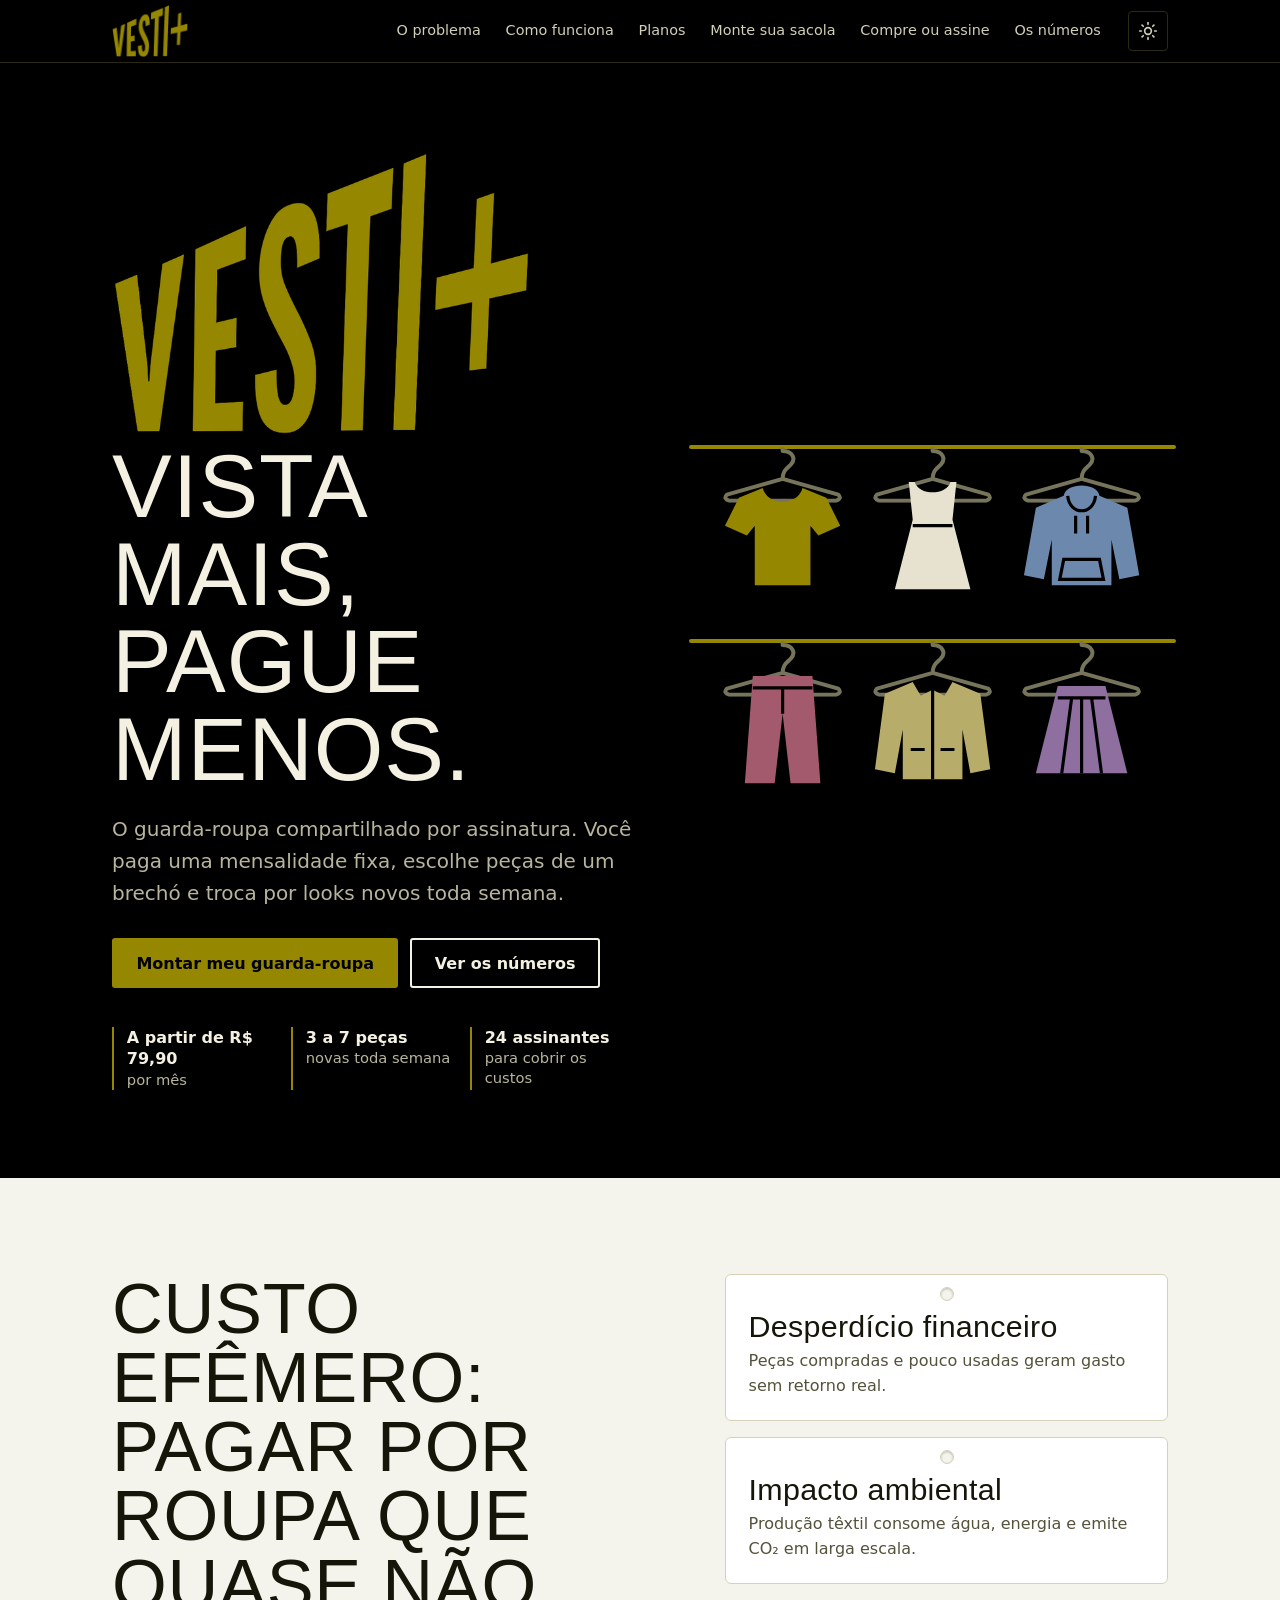
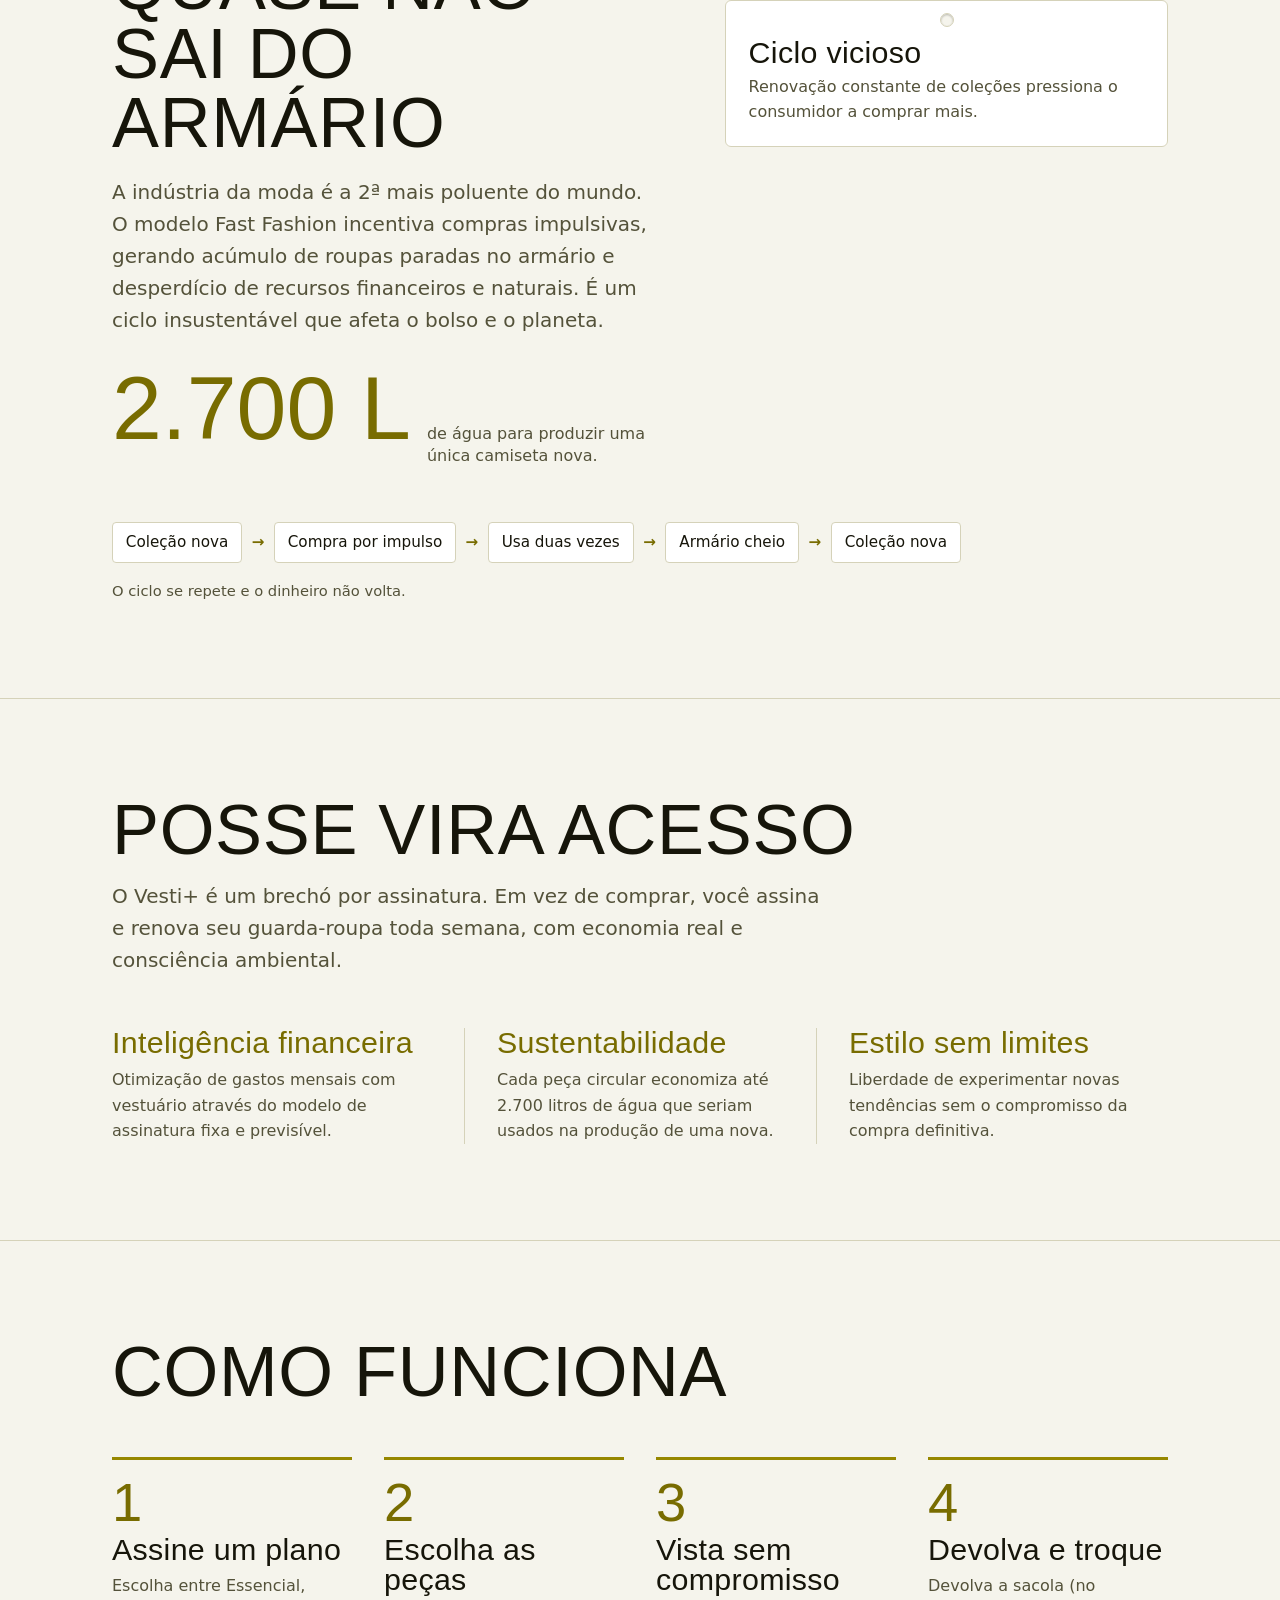
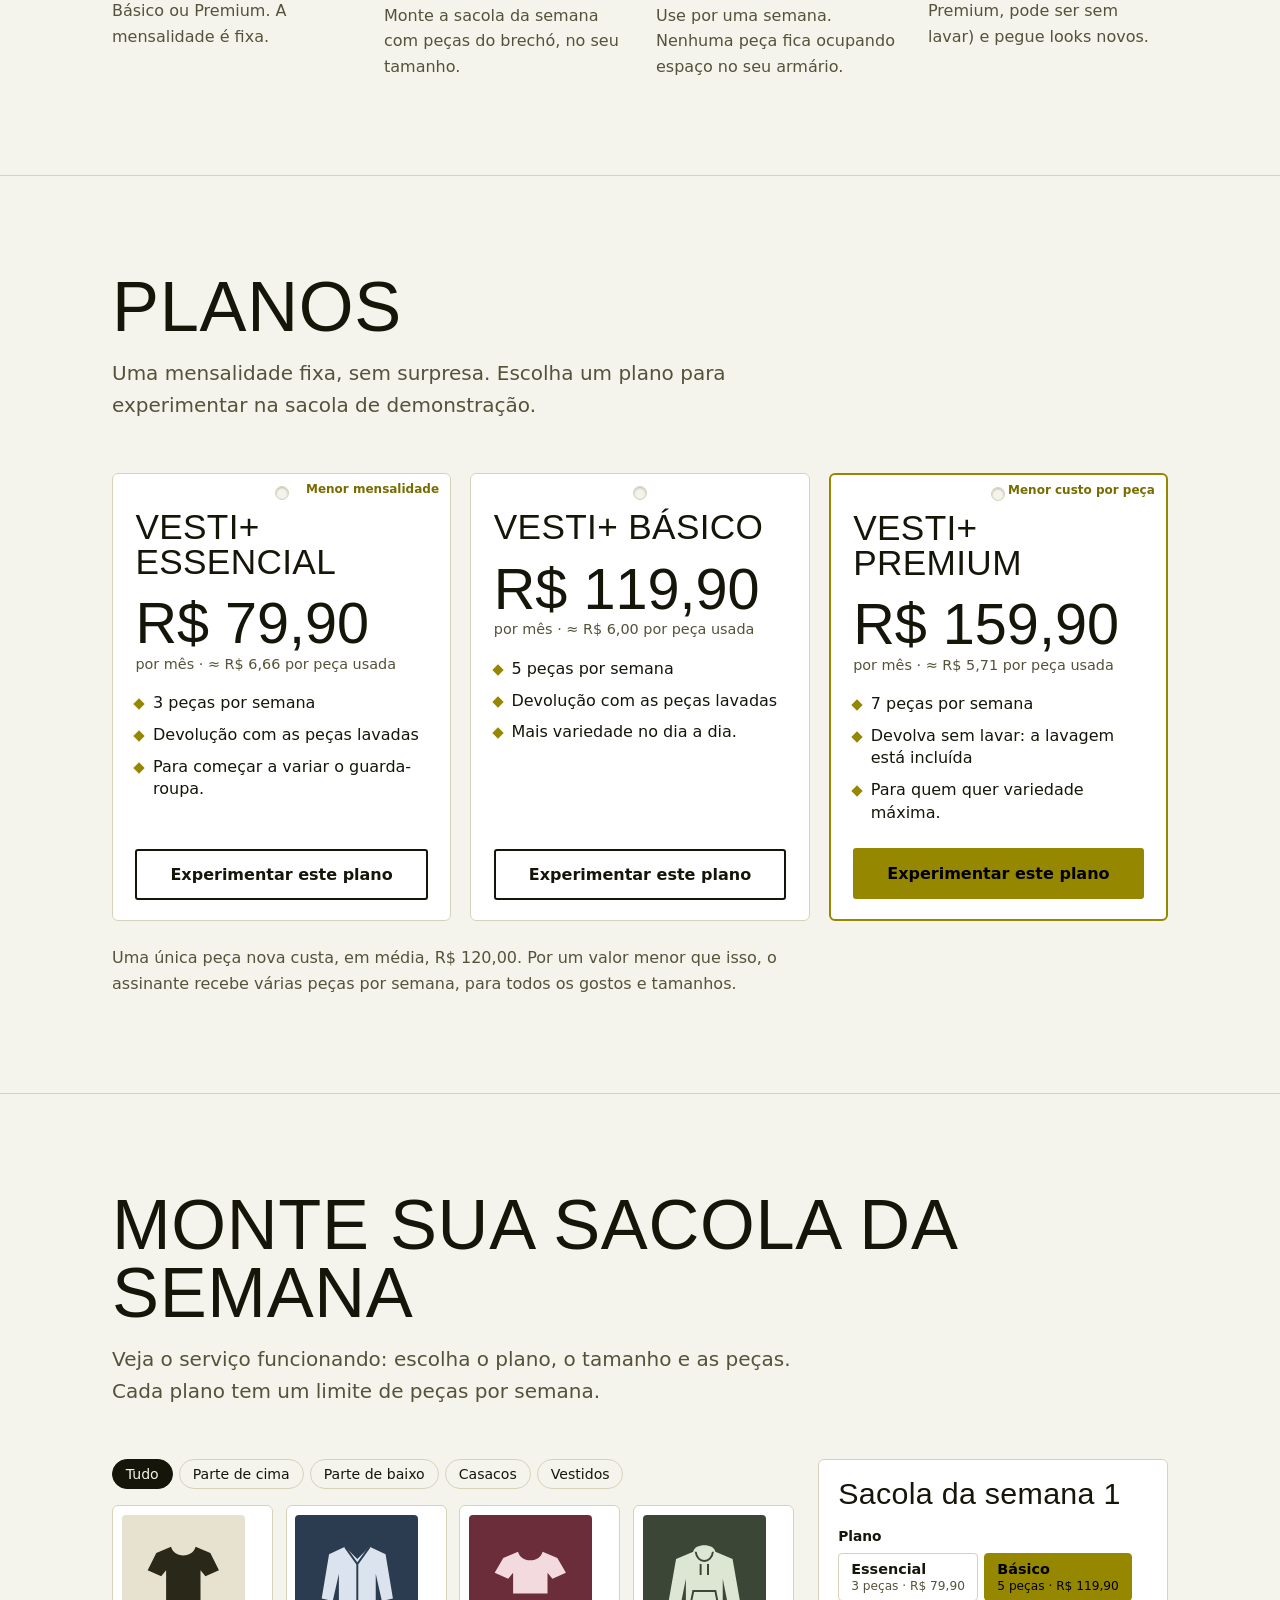
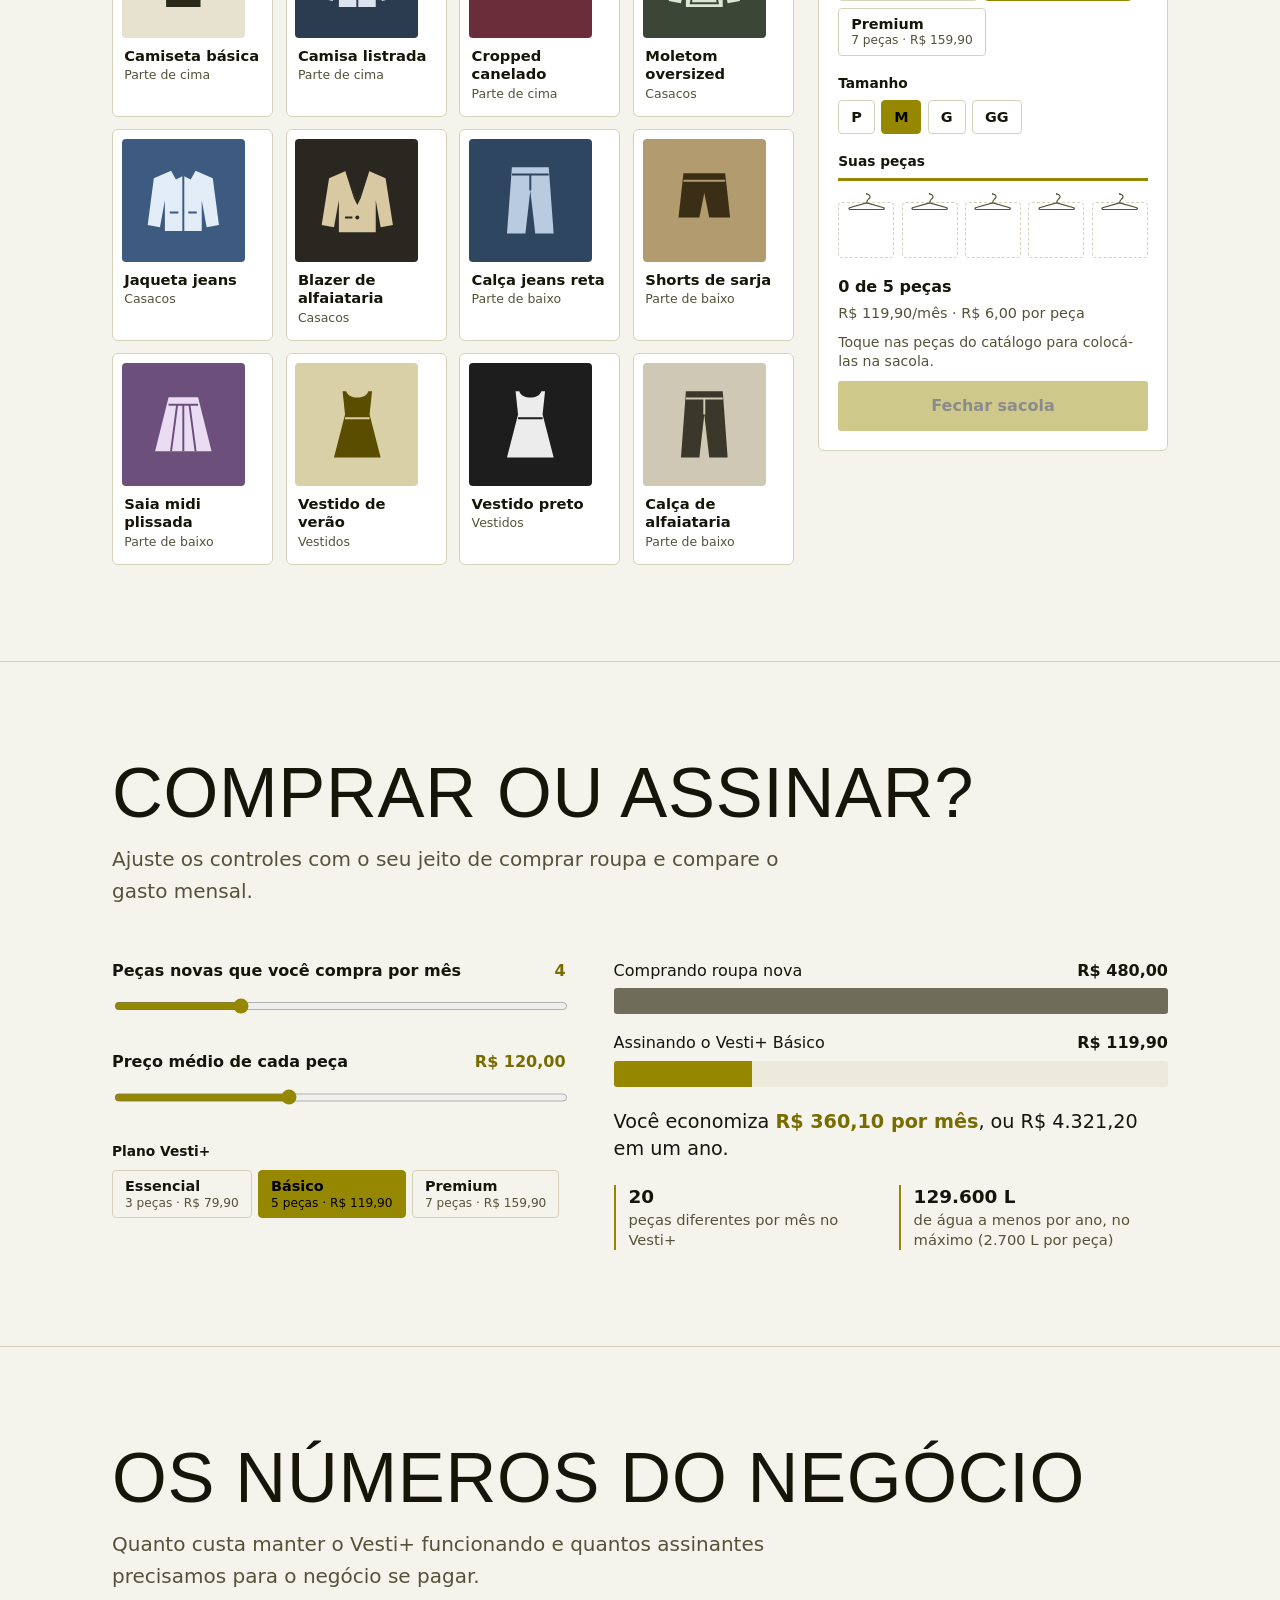
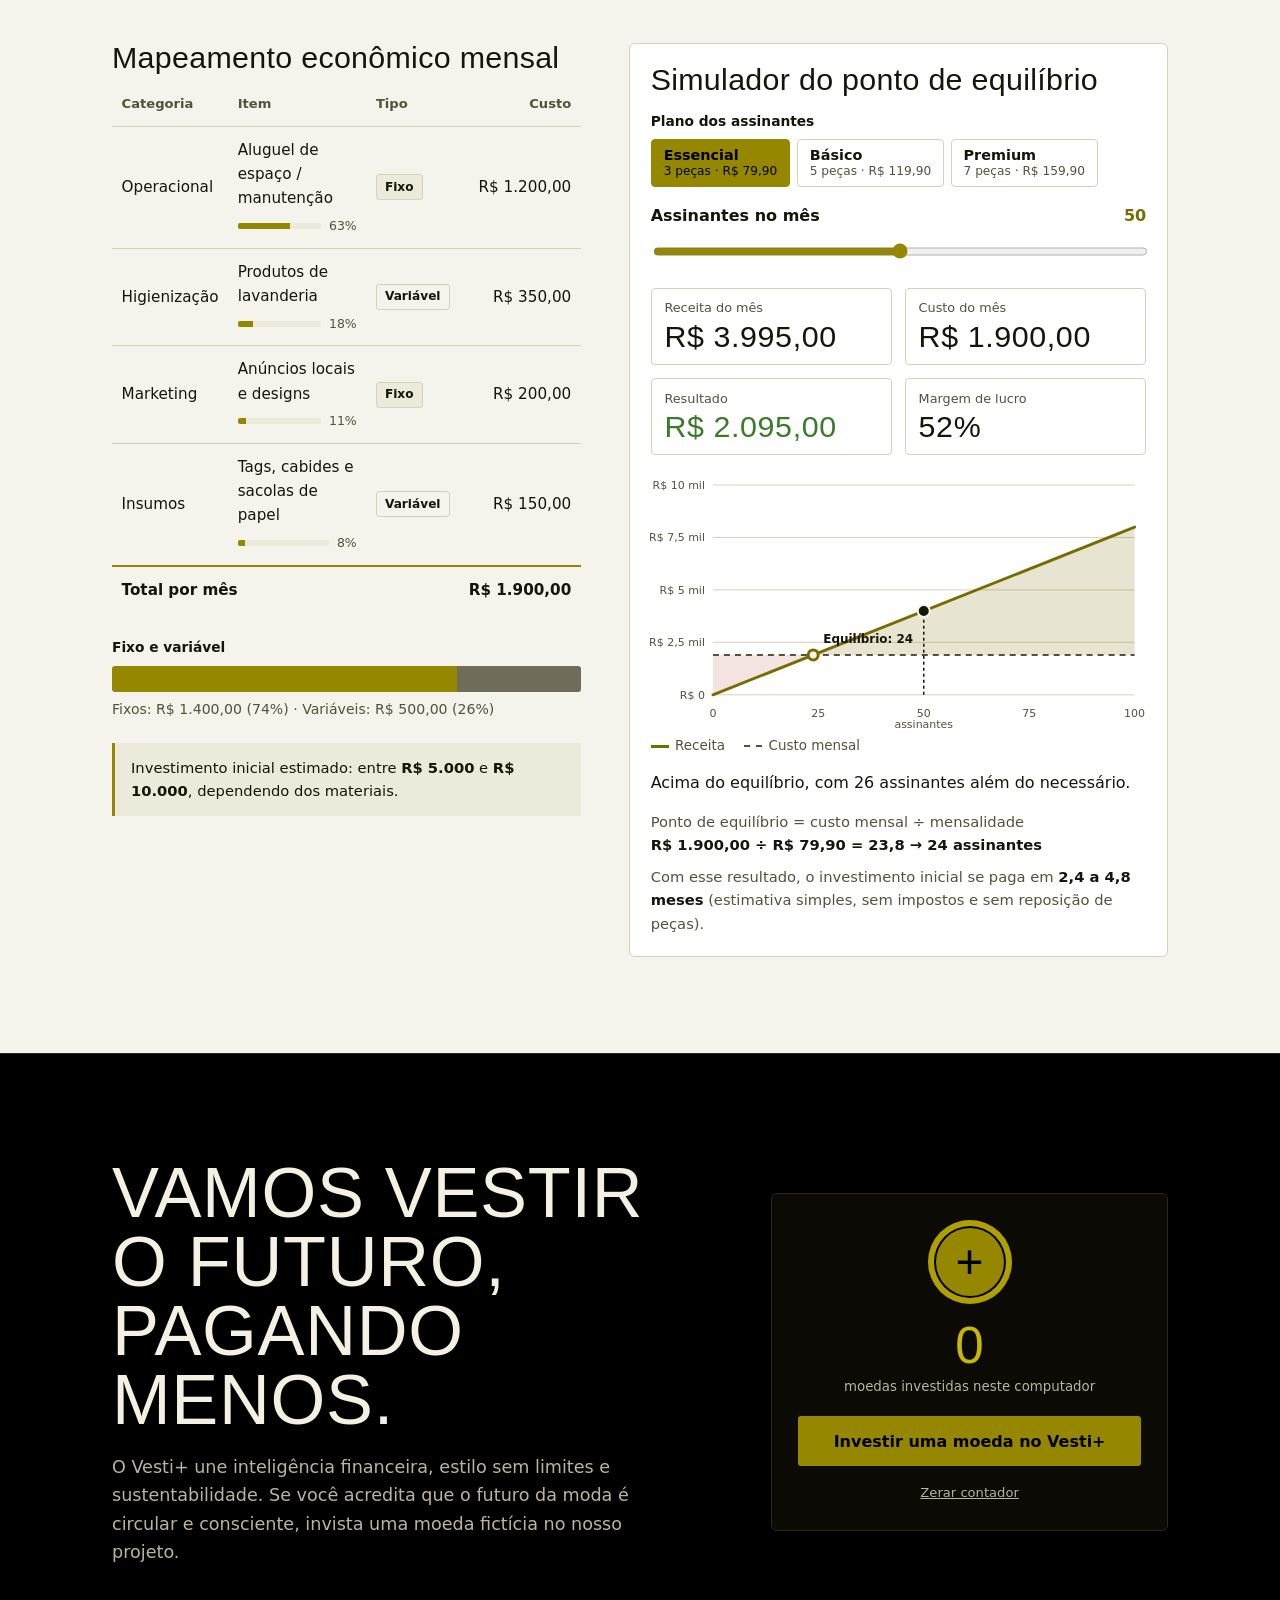
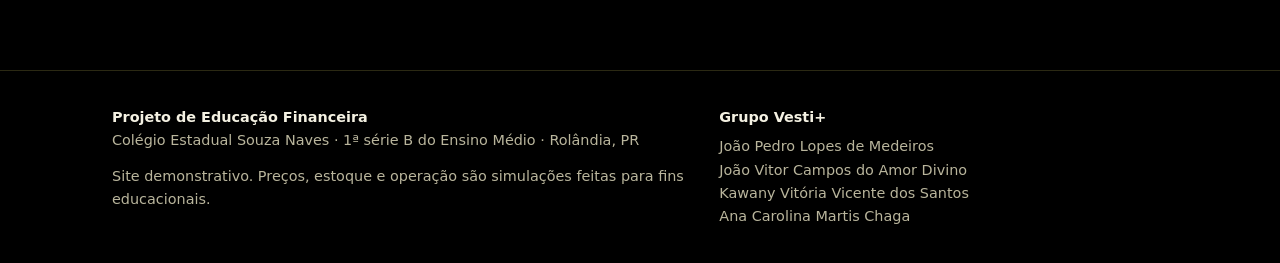
==== commit ead72bfb: "Update index.html" ====
--- a/index.html
+++ b/index.html
@@ -13,7 +13,21 @@
 <body>
 
 <!-- roupas e cabide (sprite) -->
-
+<svg width="0" height="0" style="position:absolute" aria-hidden="true" focusable="false">
+  <defs>
+    <symbol id="g-tee" viewBox="0 0 64 64"><path fill="currentColor" d="M22 8 L10 13 L3 27 L14 32 L18 27 L18 57 L46 57 L46 27 L50 32 L61 27 L54 13 L42 8 C41 12 37 15 32 15 C27 15 23 12 22 8 Z"/></symbol>
+    <symbol id="g-shirt" viewBox="0 0 64 64"><path fill="currentColor" d="M22 8 L9 14 L3 50 L12 52 L17 30 L17 57 L47 57 L47 30 L52 52 L61 50 L55 14 L42 8 L32 18 Z"/><path fill="none" stroke="var(--cut,#000)" stroke-width="1.6" d="M22 8 L32 22 L42 8 M32 22 V57"/></symbol>
+    <symbol id="g-crop" viewBox="0 0 64 64"><path fill="currentColor" d="M22 12 L10 17 L3 29 L14 34 L18 29 L18 46 L46 46 L46 29 L50 34 L61 29 L54 17 L42 12 C41 16 37 19 32 19 C27 19 23 16 22 12 Z"/></symbol>
+    <symbol id="g-hoodie" viewBox="0 0 64 64"><path fill="currentColor" d="M23 12 L9 18 L3 52 L13 54 L17 34 L17 57 L47 57 L47 34 L51 54 L61 52 L55 18 L41 12 C40 5 24 5 23 12 Z"/><path fill="none" stroke="var(--cut,#000)" stroke-width="1.6" d="M25 12 C26 22 38 22 39 12 M29 22 V31 M35 22 V31 M23 44 H41 L43 54 H21 Z"/></symbol>
+    <symbol id="g-jacket" viewBox="0 0 64 64"><path fill="currentColor" d="M22 8 L8 14 L3 52 L13 54 L17 32 L17 57 L47 57 L47 32 L51 54 L61 52 L56 14 L42 8 L38 15 L32 12 L26 15 Z"/><path fill="none" stroke="var(--cut,#000)" stroke-width="1.6" d="M32 12 V57 M21 42 H28 M36 42 H43"/></symbol>
+    <symbol id="g-blazer" viewBox="0 0 64 64"><path fill="currentColor" d="M23 8 L9 14 L3 52 L13 54 L17 32 L17 58 L47 58 L47 32 L51 54 L61 52 L55 14 L41 8 L32 34 Z"/><path fill="none" stroke="var(--cut,#000)" stroke-width="1.6" d="M23 8 L30 30 L32 34 L34 30 L41 8 M22 46 H28"/><circle cx="32" cy="46" r="1.6" fill="var(--cut,#000)"/></symbol>
+    <symbol id="g-dress" viewBox="0 0 64 64"><path fill="currentColor" d="M23 5 L20 5 L22 24 L13 59 L51 59 L42 24 L44 5 L41 5 C39 12 25 12 23 5 Z"/><path fill="none" stroke="var(--cut,#000)" stroke-width="1.6" d="M22 27 H42"/></symbol>
+    <symbol id="g-pants" viewBox="0 0 64 64"><path fill="currentColor" d="M17 5 H47 L51 59 H36 L32 24 L28 59 H13 Z"/><path fill="none" stroke="var(--cut,#000)" stroke-width="1.6" d="M17 11 H47 M32 11 V24"/></symbol>
+    <symbol id="g-shorts" viewBox="0 0 64 64"><path fill="currentColor" d="M15 10 H49 L53 46 H36 L32 26 L28 46 H11 Z"/><path fill="none" stroke="var(--cut,#000)" stroke-width="1.6" d="M15 16 H49"/></symbol>
+    <symbol id="g-skirt" viewBox="0 0 64 64"><path fill="currentColor" d="M20 10 H44 L55 54 H9 Z"/><path fill="none" stroke="var(--cut,#000)" stroke-width="1.6" d="M20 16 H44 M27 16 L22 54 M37 16 L42 54 M32 16 V54"/></symbol>
+    <symbol id="g-hanger" viewBox="0 0 64 28"><path fill="none" stroke="currentColor" stroke-width="2" stroke-linecap="round" stroke-linejoin="round" d="M32 0 V2 C37 2 39 6 36 9 C34 11 32 12 32 16 M32 16 L4 24 Q2 26 5 27 H59 Q62 26 60 24 Z"/></symbol>
+  </defs>
+</svg>
 
 <a class="skip" href="#main">Ir para o conteúdo</a>
 
